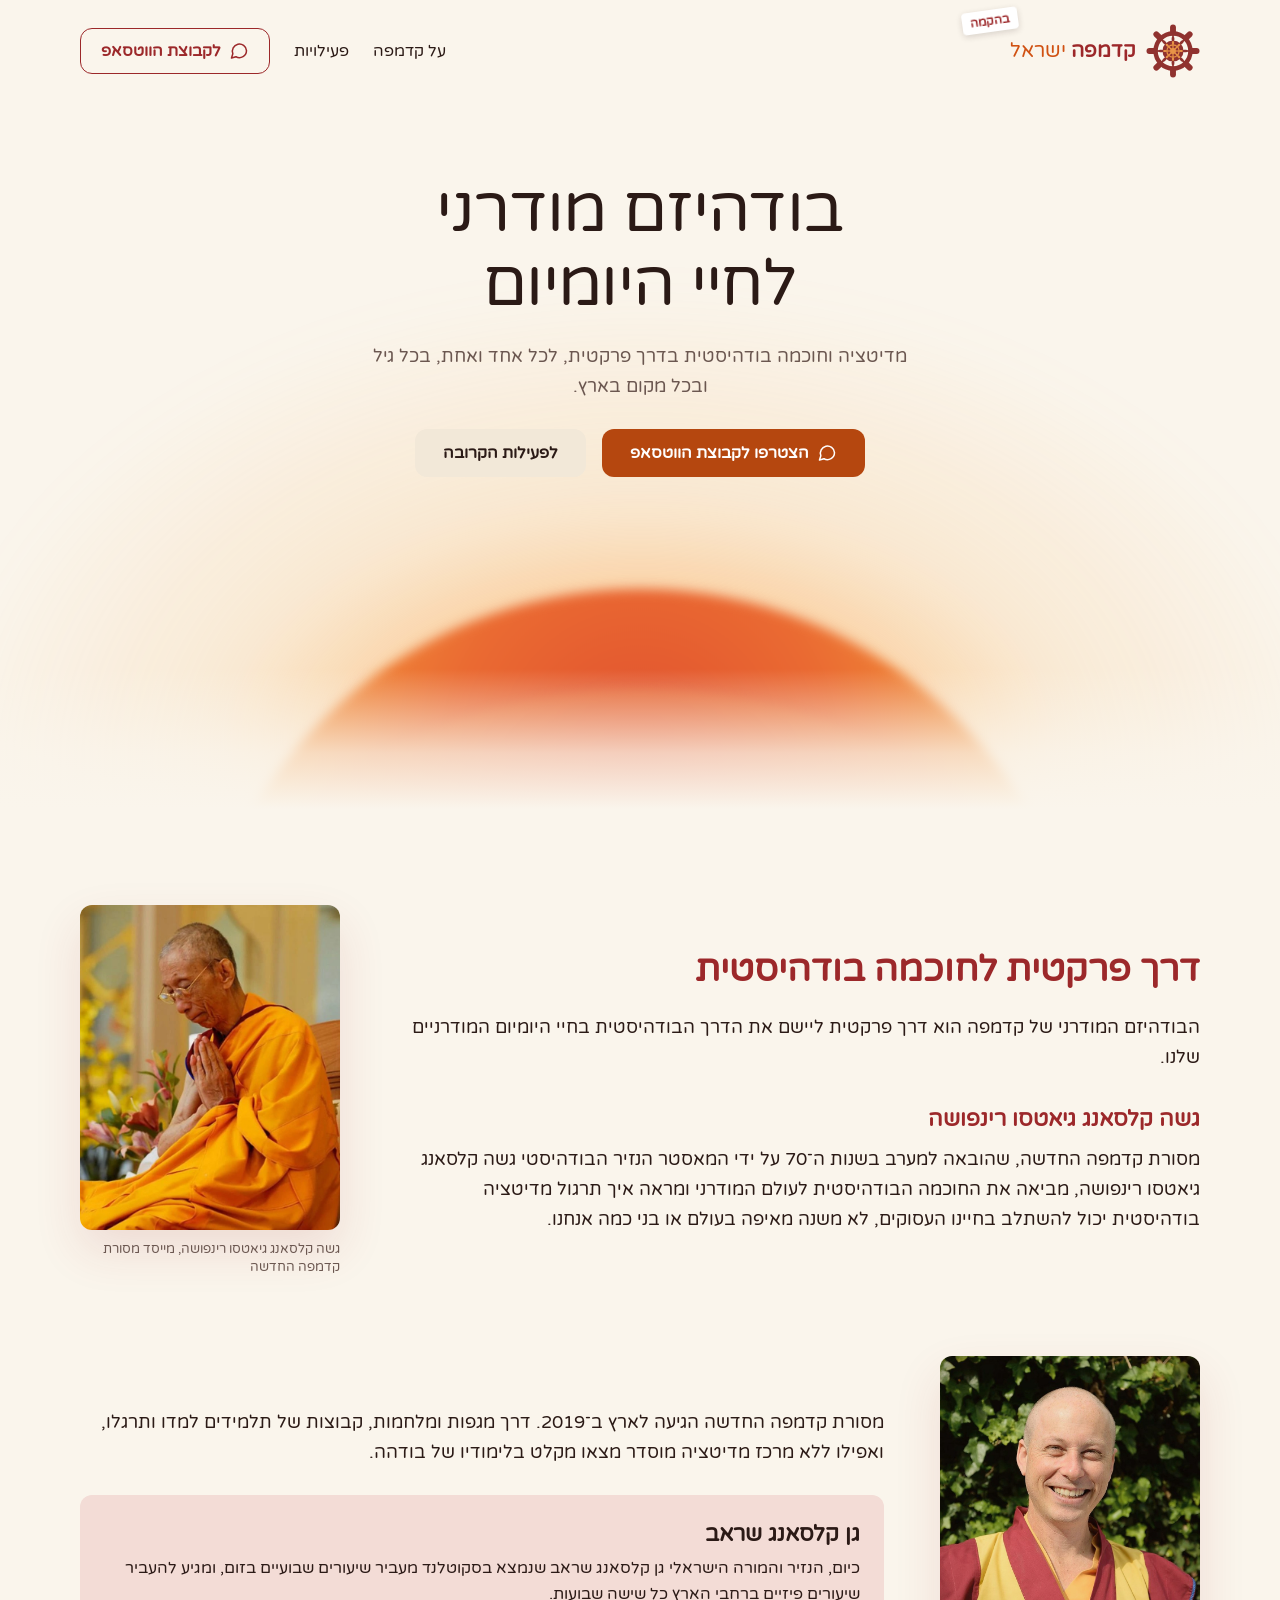
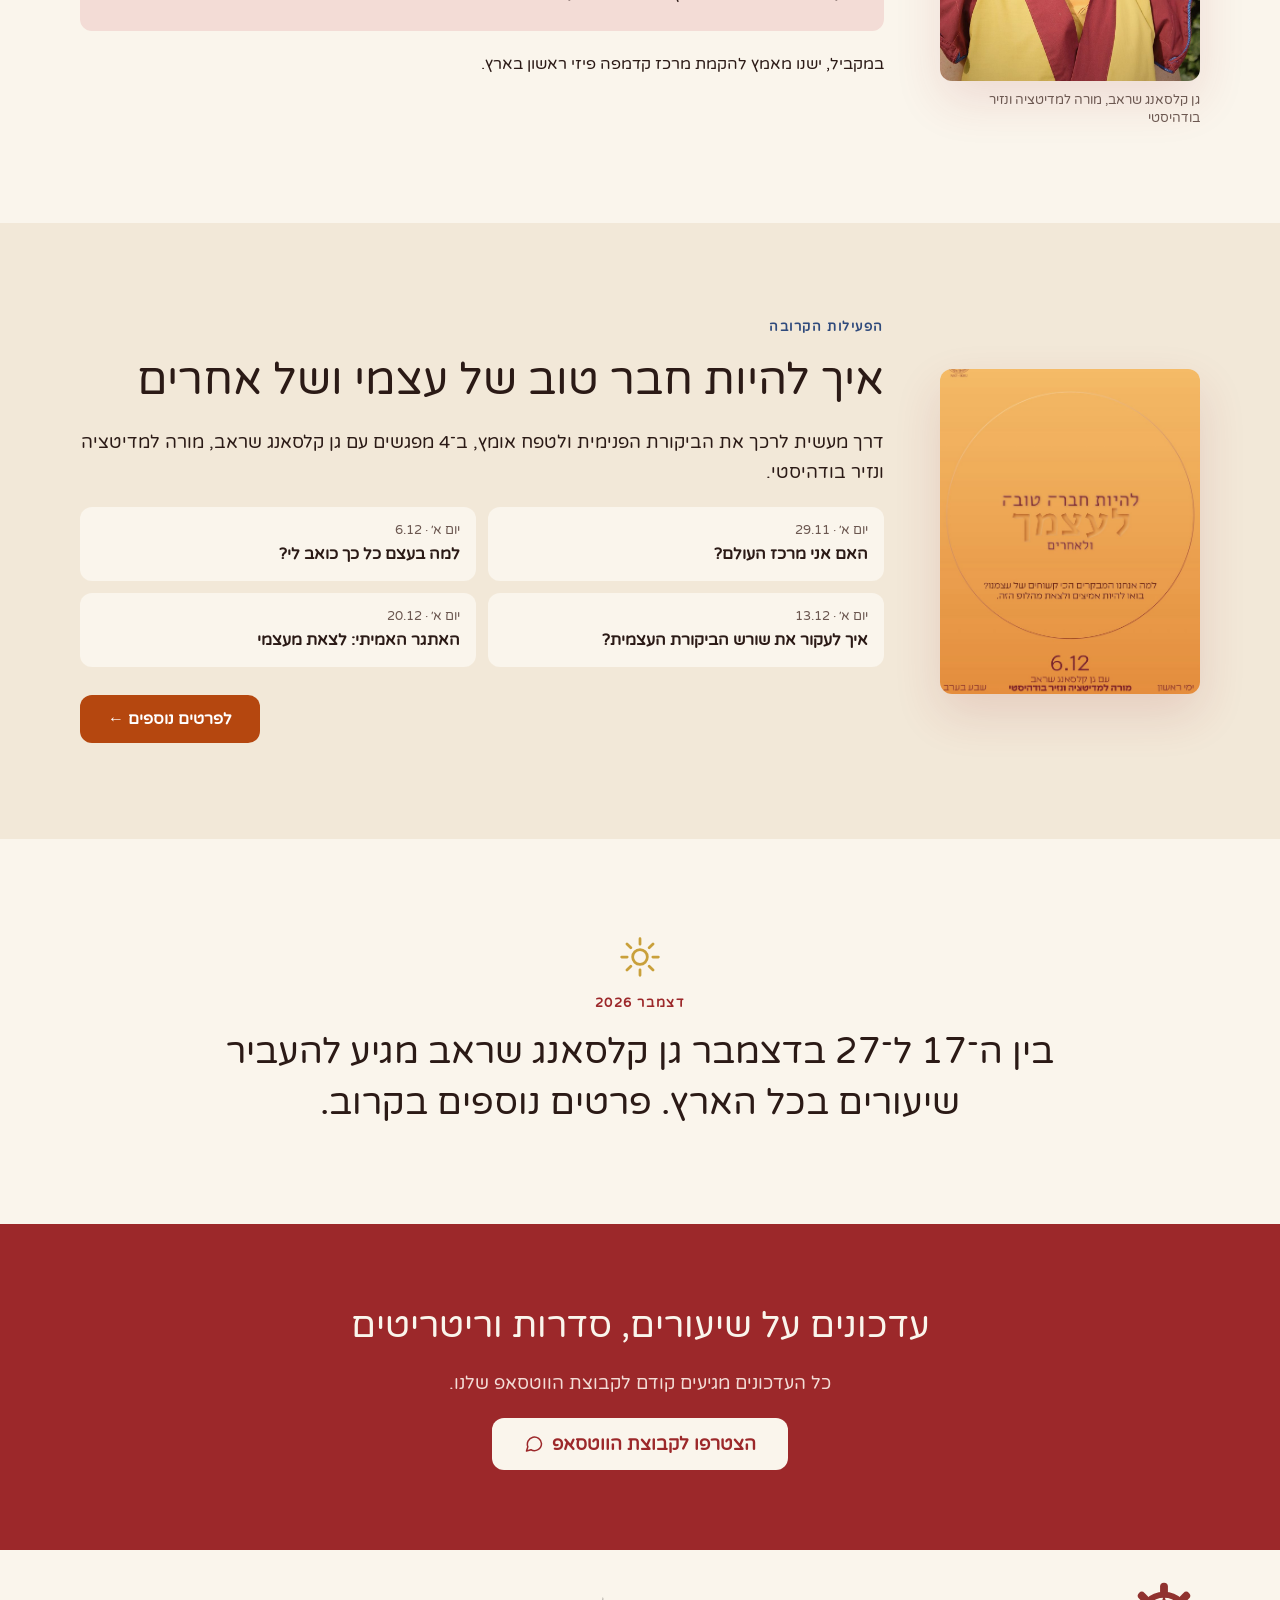
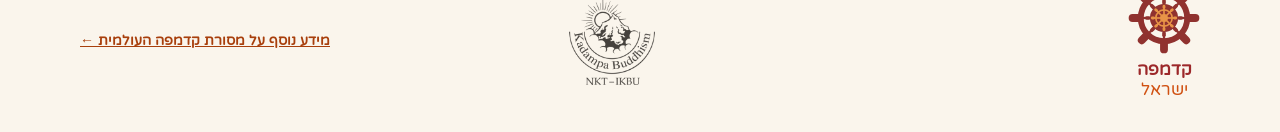
==== pr-preview/pr-5/index.html @ d74a582f "Deploy preview for PR 5 🛫" ====
<!doctype html>
<html lang="he" dir="rtl">
<head>
<meta charset="utf-8">
<meta name="viewport" content="width=device-width, initial-scale=1">
<title>קדמפה ישראל: עמוד נחיתה</title>
<meta name="description" content="קדמפה ישראל: בודהיזם מודרני לחיי היומיום. מדיטציה וחוכמה בודהיסטית בדרך פרקטית, לכל אחד ואחת, בכל גיל ובכל מקום בארץ.">
<meta name="theme-color" content="#faf5ec">
<link rel="preconnect" href="https://fonts.googleapis.com">
<link rel="preconnect" href="https://fonts.gstatic.com" crossorigin>
<link rel="stylesheet" href="https://fonts.googleapis.com/css2?family=Varela+Round&amp;display=swap">
<link rel="stylesheet" href="styles.css">
<noscript><style>.sun{transform:none}.sun-glow{opacity:1}</style></noscript>
<script src="main.js" defer></script>
</head>
<body>

<div class="site-top">
<header class="site-header">
<a class="logo" href="#top" aria-label="קדמפה ישראל, לראש העמוד">
<svg viewBox="52 26 220 220" width="54" height="54" role="img" aria-label="סמל קדמפה ישראל" class="logo-mark"><g class="wheel-outer"><line x1="162.0" y1="96.0" x2="162.0" y2="70.0" stroke="#90322f" stroke-width="7"></line><line x1="162.0" y1="90.0" x2="162.0" y2="83.0" stroke="#90322f" stroke-width="11" stroke-linecap="round"></line><line x1="162.0" y1="58.0" x2="162.0" y2="40.0" stroke="#90322f" stroke-width="24" stroke-linecap="round"></line><line x1="190.3" y1="107.7" x2="208.7" y2="89.3" stroke="#90322f" stroke-width="7"></line><line x1="194.5" y1="103.5" x2="199.5" y2="98.5" stroke="#90322f" stroke-width="11" stroke-linecap="round"></line><line x1="217.2" y1="80.8" x2="229.9" y2="68.1" stroke="#90322f" stroke-width="24" stroke-linecap="round"></line><line x1="202.0" y1="136.0" x2="228.0" y2="136.0" stroke="#90322f" stroke-width="7"></line><line x1="208.0" y1="136.0" x2="215.0" y2="136.0" stroke="#90322f" stroke-width="11" stroke-linecap="round"></line><line x1="240.0" y1="136.0" x2="258.0" y2="136.0" stroke="#90322f" stroke-width="24" stroke-linecap="round"></line><line x1="190.3" y1="164.3" x2="208.7" y2="182.7" stroke="#90322f" stroke-width="7"></line><line x1="194.5" y1="168.5" x2="199.5" y2="173.5" stroke="#90322f" stroke-width="11" stroke-linecap="round"></line><line x1="217.2" y1="191.2" x2="229.9" y2="203.9" stroke="#90322f" stroke-width="24" stroke-linecap="round"></line><line x1="162.0" y1="176.0" x2="162.0" y2="202.0" stroke="#90322f" stroke-width="7"></line><line x1="162.0" y1="182.0" x2="162.0" y2="189.0" stroke="#90322f" stroke-width="11" stroke-linecap="round"></line><line x1="162.0" y1="214.0" x2="162.0" y2="232.0" stroke="#90322f" stroke-width="24" stroke-linecap="round"></line><line x1="133.7" y1="164.3" x2="115.3" y2="182.7" stroke="#90322f" stroke-width="7"></line><line x1="129.5" y1="168.5" x2="124.5" y2="173.5" stroke="#90322f" stroke-width="11" stroke-linecap="round"></line><line x1="106.8" y1="191.2" x2="94.1" y2="203.9" stroke="#90322f" stroke-width="24" stroke-linecap="round"></line><line x1="122.0" y1="136.0" x2="96.0" y2="136.0" stroke="#90322f" stroke-width="7"></line><line x1="116.0" y1="136.0" x2="109.0" y2="136.0" stroke="#90322f" stroke-width="11" stroke-linecap="round"></line><line x1="84.0" y1="136.0" x2="66.0" y2="136.0" stroke="#90322f" stroke-width="24" stroke-linecap="round"></line><line x1="133.7" y1="107.7" x2="115.3" y2="89.3" stroke="#90322f" stroke-width="7"></line><line x1="129.5" y1="103.5" x2="124.5" y2="98.5" stroke="#90322f" stroke-width="11" stroke-linecap="round"></line><line x1="106.8" y1="80.8" x2="94.1" y2="68.1" stroke="#90322f" stroke-width="24" stroke-linecap="round"></line><circle cx="162" cy="136" r="71" fill="none" stroke="#90322f" stroke-width="18"></circle><circle cx="162" cy="136" r="43" fill="#90322f"></circle></g><g class="wheel-inner"><circle cx="162" cy="136" r="25" fill="none" stroke="#e89447" stroke-width="5"></circle><line x1="162.0" y1="136.0" x2="162.0" y2="103.0" stroke="#e89447" stroke-width="5"></line><line x1="162.0" y1="104.0" x2="162.0" y2="100.0" stroke="#e89447" stroke-width="8.5" stroke-linecap="round"></line><line x1="162.0" y1="136.0" x2="185.3" y2="112.7" stroke="#e89447" stroke-width="5"></line><line x1="184.6" y1="113.4" x2="187.5" y2="110.5" stroke="#e89447" stroke-width="8.5" stroke-linecap="round"></line><line x1="162.0" y1="136.0" x2="195.0" y2="136.0" stroke="#e89447" stroke-width="5"></line><line x1="194.0" y1="136.0" x2="198.0" y2="136.0" stroke="#e89447" stroke-width="8.5" stroke-linecap="round"></line><line x1="162.0" y1="136.0" x2="185.3" y2="159.3" stroke="#e89447" stroke-width="5"></line><line x1="184.6" y1="158.6" x2="187.5" y2="161.5" stroke="#e89447" stroke-width="8.5" stroke-linecap="round"></line><line x1="162.0" y1="136.0" x2="162.0" y2="169.0" stroke="#e89447" stroke-width="5"></line><line x1="162.0" y1="168.0" x2="162.0" y2="172.0" stroke="#e89447" stroke-width="8.5" stroke-linecap="round"></line><line x1="162.0" y1="136.0" x2="138.7" y2="159.3" stroke="#e89447" stroke-width="5"></line><line x1="139.4" y1="158.6" x2="136.5" y2="161.5" stroke="#e89447" stroke-width="8.5" stroke-linecap="round"></line><line x1="162.0" y1="136.0" x2="129.0" y2="136.0" stroke="#e89447" stroke-width="5"></line><line x1="130.0" y1="136.0" x2="126.0" y2="136.0" stroke="#e89447" stroke-width="8.5" stroke-linecap="round"></line><line x1="162.0" y1="136.0" x2="138.7" y2="112.7" stroke="#e89447" stroke-width="5"></line><line x1="139.4" y1="113.4" x2="136.5" y2="110.5" stroke="#e89447" stroke-width="8.5" stroke-linecap="round"></line><circle cx="162" cy="136" r="12" fill="#e89447"></circle></g></svg>
<span class="logo-word">
<span class="logo-word__top">קדמפה</span>
<span class="logo-word__bottom">ישראל</span>
</span>
<span class="badge badge--tag">בהקמה</span>
</a>
<nav class="nav nav--center" aria-label="ניווט ראשי">
<a class="nav-link" href="#about" data-section="about">על קדמפה</a>
<a class="nav-link" href="#series" data-section="series">פעילויות</a>
<!-- <a class="nav-link" href="#gallery" data-section="gallery">גלריה</a> -->
<a class="btn btn-outline" href="https://chat.whatsapp.com/EBCWu6RBWqvGROPX27mSxB"><svg class="icon" width="20" height="20" viewBox="0 0 24 24" fill="none" stroke="currentColor" stroke-width="1.8" stroke-linecap="round" stroke-linejoin="round" aria-hidden="true"><path d="M21 11.5a8.5 8.5 0 0 1-12.6 7.4L3 20.5l1.6-5.2A8.5 8.5 0 1 1 21 11.5z"></path></svg>לקבוצת הווטסאפ</a>
</nav>
</header>
</div>

<main>
<section id="top" class="hero">
<div class="hero-inner">
<h1 class="hero-title">בודהיזם מודרני<br>לחיי היומיום</h1>
<p class="hero-lead">מדיטציה וחוכמה בודהיסטית בדרך פרקטית, לכל אחד ואחת, בכל גיל ובכל מקום בארץ.</p>
<div class="btn-row btn-row--center">
<a class="btn btn-primary" href="https://chat.whatsapp.com/EBCWu6RBWqvGROPX27mSxB"><svg class="icon" width="20" height="20" viewBox="0 0 24 24" fill="none" stroke="currentColor" stroke-width="1.8" stroke-linecap="round" stroke-linejoin="round" aria-hidden="true"><path d="M21 11.5a8.5 8.5 0 0 1-12.6 7.4L3 20.5l1.6-5.2A8.5 8.5 0 1 1 21 11.5z"></path></svg>הצטרפו לקבוצת הווטסאפ</a>
<a class="btn btn-secondary" href="#series">לפעילות הקרובה</a>
</div>
</div>
<div class="horizon" aria-hidden="true">
<div class="sun">
<div class="sun-glow"><div class="sun-glow__breath"></div></div>
<div class="sun-disc sun-disc--core"></div>
<div class="sun-disc sun-disc--halo"></div>
</div>
</div>
</section>

<section id="about" class="section about">
<div class="container about-rows">
<div class="split">
<div class="about-text stack">
<h2 class="heading">דרך פרקטית לחוכמה בודהיסטית</h2>
<p class="body-lg">הבודהיזם המודרני של קדמפה הוא דרך פרקטית ליישם את הדרך הבודהיסטית בחיי היומיום המודרניים שלנו.</p>
<h3 class="subheading">גשה קלסאנג גיאטסו רינפושה</h3>
<p class="body-lg">מסורת קדמפה החדשה, שהובאה למערב בשנות ה־70 על ידי המאסטר הנזיר הבודהיסטי גשה קלסאנג גיאטסו רינפושה, מביאה את החוכמה הבודהיסטית לעולם המודרני ומראה איך תרגול מדיטציה בודהיסטית יכול להשתלב בחיינו העסוקים, לא משנה מאיפה בעולם או בני כמה אנחנו.</p>
</div>
<figure class="about-figure">
<img class="photo" src="assets/geshe-la.jpg" alt="גשה קלסאנג גיאטסו רינפושה בגלימות זעפרן, ידיו צמודות בתפילה ועיניו מושפלות">
<figcaption class="caption">גשה קלסאנג גיאטסו רינפושה, מייסד מסורת קדמפה החדשה</figcaption>
</figure>
</div>
<div class="split split--reverse">
<div class="about-text stack">
<p class="body-lg">מסורת קדמפה החדשה הגיעה לארץ ב־2019. דרך מגפות ומלחמות, קבוצות של תלמידים למדו ותרגלו, ואפילו ללא מרכז מדיטציה מוסדר מצאו מקלט בלימודיו של בודהה.</p>
<div class="card-lotus teacher-card">
<div class="card-title">גן קלסאנג שראב</div>
<p>כיום, הנזיר והמורה הישראלי גן קלסאנג שראב שנמצא בסקוטלנד מעביר שיעורים שבועיים בזום, ומגיע להעביר שיעורים פיזיים ברחבי הארץ כל שישה שבועות.</p>
</div>
<p>במקביל, ישנו מאמץ להקמת מרכז קדמפה פיזי ראשון בארץ.</p>
</div>
<figure class="about-figure">
<img class="photo" src="assets/sherab.jpg" alt="גן קלסאנג שראב מחייך, בגלימות נזיר, על רקע עלי קיסוס">
<figcaption class="caption">גן קלסאנג שראב, מורה למדיטציה ונזיר בודהיסטי</figcaption>
</figure>
</div>
</div>
</section>

<section id="series" class="section section--band">
<div class="container split">
<div class="series-poster">
<img class="photo photo--strong" src="assets/poster-december.jpg" alt="פוסטר הסדרה: להיות חברה טובה לעצמך ולאחרים. למה אנחנו המבקרים הכי קשוחים של עצמנו? בואו להיות אמיצים ולצאת מהלופ הזה. עם גן קלסאנג שראב, מורה למדיטציה ונזיר בודהיסטי. ימי ראשון, שבע בערב">
</div>
<div class="col-main stack">
<div class="eyebrow eyebrow--lapis">הפעילות הקרובה</div>
<h2 class="series-title">איך להיות חבר טוב של עצמי ושל אחרים</h2>
<p class="body-lg">דרך מעשית לרכך את הביקורת הפנימית ולטפח אומץ, ב־4 מפגשים עם גן קלסאנג שראב, מורה למדיטציה ונזיר בודהיסטי.</p>
<ul class="session-grid">
<li class="session-chip"><span class="session-chip__date">יום א׳ · 29.11</span><span class="session-chip__title">האם אני מרכז העולם?</span></li>
<li class="session-chip"><span class="session-chip__date">יום א׳ · 6.12</span><span class="session-chip__title">למה בעצם כל כך כואב לי?</span></li>
<li class="session-chip"><span class="session-chip__date">יום א׳ · 13.12</span><span class="session-chip__title">איך לעקור את שורש הביקורת העצמית?</span></li>
<li class="session-chip"><span class="session-chip__date">יום א׳ · 20.12</span><span class="session-chip__title">האתגר האמיתי: לצאת מעצמי</span></li>
</ul>
<div class="btn-row btn-row--end">
<a class="btn btn-primary" href="series.html">לפרטים נוספים ←</a>
</div>
</div>
</div>
</section>

<section class="section" aria-labelledby="dec-title">
<div class="container container--narrow note">
<svg width="44" height="44" viewBox="0 0 24 24" fill="none" stroke="#c9a03a" stroke-width="1.5" stroke-linecap="round" aria-hidden="true"><circle cx="12" cy="12" r="4"></circle><path d="M12 2v3M12 19v3M2 12h3M19 12h3M4.9 4.9l2.1 2.1M17 17l2.1 2.1M4.9 19.1L7 17M17 7l2.1-2.1"></path></svg>
<h2 id="dec-title" class="eyebrow">דצמבר 2026</h2>
<p class="note-text">בין ה־17 ל־27 בדצמבר גן קלסאנג שראב מגיע להעביר שיעורים בכל הארץ. פרטים נוספים בקרוב.</p>
<!--<a class="btn btn-outline" href="https://chat.whatsapp.com/EBCWu6RBWqvGROPX27mSxB">לעדכונים בווטסאפ<svg class="icon" width="18" height="18" viewBox="0 0 24 24" fill="none" stroke="currentColor" stroke-width="1.8" stroke-linecap="round" stroke-linejoin="round" aria-hidden="true"><path d="M21 11.5a8.5 8.5 0 0 1-12.6 7.4L3 20.5l1.6-5.2A8.5 8.5 0 1 1 21 11.5z"></path></svg></a>-->
</div>
</section>

<!--
<section id="gallery" class="gallery">
<div class="container">
<div class="stack stack--12">
<h2 class="heading">ממפגשים קודמים:</h2>
</div>
Gallery placeholders: replace each <figure class="placeholder ..."> with
     <figure class="gallery-item--..."><img class="photo" ...></figure> when photos arrive.
<div class="gallery-grid">
<figure class="placeholder gallery-item--wide"><svg width="32" height="32" viewBox="0 0 24 24" fill="none" stroke="#6b5750" stroke-width="1.5" stroke-linecap="round" stroke-linejoin="round" aria-hidden="true"><rect x="3" y="3" width="18" height="18" rx="3"></rect><circle cx="9" cy="9" r="2"></circle><path d="M21 15l-5-5L5 21"></path></svg><figcaption>[תמונה: שיעורים, אוקטובר 2026]</figcaption></figure>
<figure class="placeholder gallery-item--tall"><svg width="32" height="32" viewBox="0 0 24 24" fill="none" stroke="#6b5750" stroke-width="1.5" stroke-linecap="round" stroke-linejoin="round" aria-hidden="true"><rect x="3" y="3" width="18" height="18" rx="3"></rect><circle cx="9" cy="9" r="2"></circle><path d="M21 15l-5-5L5 21"></path></svg><figcaption>[תמונה: אוקטובר 2026]</figcaption></figure>
<figure class="placeholder gallery-item--landscape"><svg width="32" height="32" viewBox="0 0 24 24" fill="none" stroke="#6b5750" stroke-width="1.5" stroke-linecap="round" stroke-linejoin="round" aria-hidden="true"><rect x="3" y="3" width="18" height="18" rx="3"></rect><circle cx="9" cy="9" r="2"></circle><path d="M21 15l-5-5L5 21"></path></svg><figcaption>[תמונה: ריטריט]</figcaption></figure>
<figure class="placeholder gallery-item--landscape"><svg width="32" height="32" viewBox="0 0 24 24" fill="none" stroke="#6b5750" stroke-width="1.5" stroke-linecap="round" stroke-linejoin="round" aria-hidden="true"><rect x="3" y="3" width="18" height="18" rx="3"></rect><circle cx="9" cy="9" r="2"></circle><path d="M21 15l-5-5L5 21"></path></svg><figcaption>[תמונה: שיעור קודם]</figcaption></figure>
<figure class="placeholder gallery-item--landscape"><svg width="32" height="32" viewBox="0 0 24 24" fill="none" stroke="#6b5750" stroke-width="1.5" stroke-linecap="round" stroke-linejoin="round" aria-hidden="true"><rect x="3" y="3" width="18" height="18" rx="3"></rect><circle cx="9" cy="9" r="2"></circle><path d="M21 15l-5-5L5 21"></path></svg><figcaption>[תמונה: ריטריט]</figcaption></figure>
</div>
</div>
</section>
-->

<section class="join" aria-labelledby="join-title">
<div class="container container--narrow">
<h2 id="join-title" class="join-title">עדכונים על שיעורים, סדרות וריטריטים</h2>
<p class="join-lead">כל העדכונים מגיעים קודם לקבוצת הווטסאפ שלנו.</p>
<a class="btn btn-light" href="https://chat.whatsapp.com/EBCWu6RBWqvGROPX27mSxB">הצטרפו לקבוצת הווטסאפ<svg class="icon" width="20" height="20" viewBox="0 0 24 24" fill="none" stroke="currentColor" stroke-width="1.8" stroke-linecap="round" stroke-linejoin="round" aria-hidden="true"><path d="M21 11.5a8.5 8.5 0 0 1-12.6 7.4L3 20.5l1.6-5.2A8.5 8.5 0 1 1 21 11.5z"></path></svg></a>
</div>
</section>
</main>

<footer class="site-footer">
<div class="footer-logo" role="img" aria-label="קדמפה ישראל">
<svg viewBox="52 26 220 220" width="72" height="72" role="img" aria-label="סמל קדמפה ישראל" class="logo-mark"><g class="wheel-outer"><line x1="162.0" y1="96.0" x2="162.0" y2="70.0" stroke="#90322f" stroke-width="7"></line><line x1="162.0" y1="90.0" x2="162.0" y2="83.0" stroke="#90322f" stroke-width="11" stroke-linecap="round"></line><line x1="162.0" y1="58.0" x2="162.0" y2="40.0" stroke="#90322f" stroke-width="24" stroke-linecap="round"></line><line x1="190.3" y1="107.7" x2="208.7" y2="89.3" stroke="#90322f" stroke-width="7"></line><line x1="194.5" y1="103.5" x2="199.5" y2="98.5" stroke="#90322f" stroke-width="11" stroke-linecap="round"></line><line x1="217.2" y1="80.8" x2="229.9" y2="68.1" stroke="#90322f" stroke-width="24" stroke-linecap="round"></line><line x1="202.0" y1="136.0" x2="228.0" y2="136.0" stroke="#90322f" stroke-width="7"></line><line x1="208.0" y1="136.0" x2="215.0" y2="136.0" stroke="#90322f" stroke-width="11" stroke-linecap="round"></line><line x1="240.0" y1="136.0" x2="258.0" y2="136.0" stroke="#90322f" stroke-width="24" stroke-linecap="round"></line><line x1="190.3" y1="164.3" x2="208.7" y2="182.7" stroke="#90322f" stroke-width="7"></line><line x1="194.5" y1="168.5" x2="199.5" y2="173.5" stroke="#90322f" stroke-width="11" stroke-linecap="round"></line><line x1="217.2" y1="191.2" x2="229.9" y2="203.9" stroke="#90322f" stroke-width="24" stroke-linecap="round"></line><line x1="162.0" y1="176.0" x2="162.0" y2="202.0" stroke="#90322f" stroke-width="7"></line><line x1="162.0" y1="182.0" x2="162.0" y2="189.0" stroke="#90322f" stroke-width="11" stroke-linecap="round"></line><line x1="162.0" y1="214.0" x2="162.0" y2="232.0" stroke="#90322f" stroke-width="24" stroke-linecap="round"></line><line x1="133.7" y1="164.3" x2="115.3" y2="182.7" stroke="#90322f" stroke-width="7"></line><line x1="129.5" y1="168.5" x2="124.5" y2="173.5" stroke="#90322f" stroke-width="11" stroke-linecap="round"></line><line x1="106.8" y1="191.2" x2="94.1" y2="203.9" stroke="#90322f" stroke-width="24" stroke-linecap="round"></line><line x1="122.0" y1="136.0" x2="96.0" y2="136.0" stroke="#90322f" stroke-width="7"></line><line x1="116.0" y1="136.0" x2="109.0" y2="136.0" stroke="#90322f" stroke-width="11" stroke-linecap="round"></line><line x1="84.0" y1="136.0" x2="66.0" y2="136.0" stroke="#90322f" stroke-width="24" stroke-linecap="round"></line><line x1="133.7" y1="107.7" x2="115.3" y2="89.3" stroke="#90322f" stroke-width="7"></line><line x1="129.5" y1="103.5" x2="124.5" y2="98.5" stroke="#90322f" stroke-width="11" stroke-linecap="round"></line><line x1="106.8" y1="80.8" x2="94.1" y2="68.1" stroke="#90322f" stroke-width="24" stroke-linecap="round"></line><circle cx="162" cy="136" r="71" fill="none" stroke="#90322f" stroke-width="18"></circle><circle cx="162" cy="136" r="43" fill="#90322f"></circle></g><g class="wheel-inner"><circle cx="162" cy="136" r="25" fill="none" stroke="#e89447" stroke-width="5"></circle><line x1="162.0" y1="136.0" x2="162.0" y2="103.0" stroke="#e89447" stroke-width="5"></line><line x1="162.0" y1="104.0" x2="162.0" y2="100.0" stroke="#e89447" stroke-width="8.5" stroke-linecap="round"></line><line x1="162.0" y1="136.0" x2="185.3" y2="112.7" stroke="#e89447" stroke-width="5"></line><line x1="184.6" y1="113.4" x2="187.5" y2="110.5" stroke="#e89447" stroke-width="8.5" stroke-linecap="round"></line><line x1="162.0" y1="136.0" x2="195.0" y2="136.0" stroke="#e89447" stroke-width="5"></line><line x1="194.0" y1="136.0" x2="198.0" y2="136.0" stroke="#e89447" stroke-width="8.5" stroke-linecap="round"></line><line x1="162.0" y1="136.0" x2="185.3" y2="159.3" stroke="#e89447" stroke-width="5"></line><line x1="184.6" y1="158.6" x2="187.5" y2="161.5" stroke="#e89447" stroke-width="8.5" stroke-linecap="round"></line><line x1="162.0" y1="136.0" x2="162.0" y2="169.0" stroke="#e89447" stroke-width="5"></line><line x1="162.0" y1="168.0" x2="162.0" y2="172.0" stroke="#e89447" stroke-width="8.5" stroke-linecap="round"></line><line x1="162.0" y1="136.0" x2="138.7" y2="159.3" stroke="#e89447" stroke-width="5"></line><line x1="139.4" y1="158.6" x2="136.5" y2="161.5" stroke="#e89447" stroke-width="8.5" stroke-linecap="round"></line><line x1="162.0" y1="136.0" x2="129.0" y2="136.0" stroke="#e89447" stroke-width="5"></line><line x1="130.0" y1="136.0" x2="126.0" y2="136.0" stroke="#e89447" stroke-width="8.5" stroke-linecap="round"></line><line x1="162.0" y1="136.0" x2="138.7" y2="112.7" stroke="#e89447" stroke-width="5"></line><line x1="139.4" y1="113.4" x2="136.5" y2="110.5" stroke="#e89447" stroke-width="8.5" stroke-linecap="round"></line><circle cx="162" cy="136" r="12" fill="#e89447"></circle></g></svg>
<span class="logo-word"><span class="logo-word__top">קדמפה</span><span class="logo-word__bottom">ישראל</span></span>
</div>
<br>
<a class="footer-nkt" href="https://kadampa.org/"><img src="assets/nkt-ikbu-logo.png" width="96" height="96" alt="חלק ממסורת קדמפה החדשה (NKT-IKBU)"></a>
<a class="footer-link" href="https://kadampa.org/">מידע נוסף על מסורת קדמפה העולמית ←</a>
</footer>

</body>
</html>
---- pr-preview/pr-5/styles.css ----
/* Kadampa Israel: shared styles. Token names follow design/tokens.json (light theme). */

:root {
  --surface-100: #faf5ec;
  --surface-200: #f2e8d8;
  --hairline: #e2d5c1;
  --ink: #2b1a16;
  --ink-muted: #6b5750;
  --ink-soft: #4a3832; /* not a token: session descriptions on the series page */
  --saffron: #d05112;
  --saffron-text: #a83f0c;
  --action: #b5470f;
  --on-action: #ffffff;
  --maroon: #9c282a;
  --gold: #c9a03a;
  --lapis: #2f4a7c;
  --jade: #2f6b52;
  --lotus: #f3dcd6;

  --radius-md: 12px;
  --radius-full: 9999px;

  --font-sans: 'Varela Round', Heebo, Arial, sans-serif;
}

/* ---------- Base ---------- */

html { scroll-behavior: smooth; }
@media (prefers-reduced-motion: reduce) {
  html { scroll-behavior: auto; }
}

body {
  margin: 0;
  background: var(--surface-100);
  color: var(--ink);
  font-family: var(--font-sans);
  font-size: 16px;
  line-height: 26px;
}

h1, h2, p, figure, dl, dd { margin: 0; }

:where(a) { color: var(--saffron-text); }
:where(a:hover) { color: var(--maroon); }

.icon { flex: 0 0 auto; }

/* ---------- Header / nav ---------- */

html { scroll-padding-top: 96px; }

.site-header {
  max-width: 1120px;
  margin: 0 auto;
  padding: 24px 24px;
  display: flex;
  flex-wrap: wrap;
  gap: 16px;
  align-items: center;
  justify-content: space-between;
  position: relative;
}
.site-header--wide { max-width: 1232px; }
.header-bar { border-bottom: 1px solid var(--hairline); }
.site-top {
  position: sticky;
  top: 0;
  z-index: 10;
  background: var(--surface-100);
  transition: box-shadow 0.2s ease;
}
.site-top.is-stuck { box-shadow: 0 2px 10px rgba(43, 26, 22, 0.12); }

.logo {
  position: relative;
  display: flex;
  flex-direction: row;
  align-items: center;
  gap: 10px;
  text-decoration: none;
}
.logo-mark { display: block; }
.logo-mark g { transform-box: fill-box; transform-origin: center; }
.logo-mark.is-spinning .wheel-outer { animation: wheelSpin 6s ease-in-out; }
.logo-mark.is-spinning .wheel-inner { animation: wheelSpin 3s ease-in-out reverse; }
@keyframes wheelSpin {
  from { transform: rotate(0deg); }
  to { transform: rotate(360deg); }
}
.logo-word {
  display: flex;
  flex-direction: row;
  align-items: center;
  gap: 5px;
  line-height: 1;
}
.logo-word span { font-size: 20px; line-height: 24px; }
.logo-word__top { font-weight: 700; color: var(--maroon); }
.logo-word__bottom { font-weight: 300; color: var(--saffron); }

/* "בהקמה" (under construction) tag */
.badge {
  position: absolute;
  background: #ffffff;
  color: var(--maroon);
  font-weight: 700;
  box-shadow: 0 2px 6px rgba(43, 26, 22, 0.16);
  white-space: nowrap;
}
.badge--tag { /* in flow after the wordmark, raised, so it never sits on the text */
  position: relative;
  align-self: flex-start;
  margin-top: -14px;
  margin-inline-start: -18px; /* tucks it up over the end of the wordmark */
  font-size: 12px;
  line-height: 16px;
  padding: 3px 8px;
  border-radius: 4px;
  transform: rotate(-8deg);
}

.nav {
  display: flex;
  flex-wrap: wrap;
  gap: 24px;
  align-items: center;
}
.nav--center { justify-content: center; }
.nav-link {
  color: var(--ink);
  text-decoration: underline 2px transparent;
  text-underline-offset: 8px;
  font-weight: 400;
  transition: color 0.2s ease, text-decoration-color 0.2s ease, background-color 0.2s ease, box-shadow 0.2s ease;
}
.nav-link[aria-current] {
  color: var(--maroon);
  text-decoration-color: var(--saffron);
}

/* ---------- Buttons ---------- */

.btn {
  display: inline-flex;
  align-items: center;
  gap: 8px;
  border-radius: var(--radius-md);
  text-decoration: none;
  font-weight: 700;
}
.btn-primary,
.btn-secondary {
  min-height: 48px;
  padding: 0 28px;
}
.btn-primary { background: var(--action); color: var(--on-action); }
.btn-secondary { background: var(--surface-200); color: var(--ink); }
.btn-outline {
  min-height: 44px;
  padding: 0 20px;
  border: 1.5px solid var(--maroon);
  color: var(--maroon);
}
.btn-light {
  min-height: 52px;
  padding: 0 32px;
  background: var(--surface-100);
  color: var(--maroon);
  font-size: 18px;
}
.btn-row {
  display: flex;
  flex-wrap: wrap;
  gap: 16px;
  margin-top: 8px;
}
.btn-row--center { justify-content: center; }
.btn-row--end { align-items: center; justify-content: flex-end; }

/* ---------- Sections and layout ---------- */

.section { padding: 96px 24px; }
.section--band { background: var(--surface-200); }
.container {
  max-width: 1120px;
  margin: 0 auto;
}
.container--narrow {
  max-width: 880px;
  text-align: center;
  display: flex;
  flex-direction: column;
  align-items: center;
}
.split {
  display: flex;
  flex-wrap: wrap;
  gap: 56px;
  align-items: center;
}
.stack { display: flex; flex-direction: column; gap: 20px; }
.stack--16 { gap: 16px; }
.stack--12 { gap: 12px; }
.col-main { flex: 999 1 420px; min-width: 0; }

/* ---------- Type ---------- */

.eyebrow {
  font-size: 13px;
  line-height: 16px;
  font-weight: 700;
  letter-spacing: 0.12em;
  color: var(--maroon);
}
.eyebrow--lapis { color: var(--lapis); }
.eyebrow--jade { color: var(--jade); }

.heading {
  font-size: 36px;
  line-height: 44px;
  font-weight: 700;
  color: var(--maroon);
}
.subheading {
  font-size: 22px;
  line-height: 30px;
  font-weight: 700;
  color: var(--maroon);
}
.body-lg { font-size: 18px; line-height: 30px; }
.muted { color: var(--ink-muted); }

/* ---------- Media ---------- */

.photo {
  display: block;
  width: 100%;
  height: auto;
  aspect-ratio: 4 / 5;
  object-fit: cover;
  border-radius: var(--radius-md);
  box-shadow: 0 20px 48px rgba(156, 40, 42, 0.12);
}
.photo--strong { box-shadow: 0 20px 48px rgba(156, 40, 42, 0.14); }
.caption {
  font-size: 13px;
  line-height: 18px;
  color: var(--ink-muted);
}

/* ---------- Cards ---------- */

.card-lotus {
  border-radius: var(--radius-md);
  background: var(--lotus);
}
.card-title {
  font-size: 22px;
  line-height: 30px;
  font-weight: 700;
}

/* ============ Landing page (index.html) ============ */

/* Hero + sunrise */
.hero {
  position: relative;
  padding: 72px 24px 0;
  text-align: center;
  overflow-x: clip; /* sun discs are wider than the viewport; vertical glow is allowed to spill, as in the mockup */
}
.hero-inner {
  position: relative;
  z-index: 1;
  max-width: 760px;
  margin: 0 auto;
  display: flex;
  flex-direction: column;
  align-items: center;
  gap: 20px;
}
.hero-title {
  font-size: clamp(40px, 6vw, 64px);
  line-height: 1.15;
  font-weight: 300;
  letter-spacing: -0.01em;
  color: var(--ink);
}
.hero-lead {
  font-size: 18px;
  line-height: 30px;
  color: var(--ink-muted);
  max-width: 560px;
}
.horizon {
  position: relative;
  height: 340px;
  margin-top: -8px;
  max-width: 1200px;
  margin-inline: auto;
}
.sun {
  position: absolute;
  inset: 0;
  transform: translateY(300px);
  transition: transform 3.5s cubic-bezier(0.22, 0.61, 0.36, 1);
}
.sun.is-risen { transform: translateY(0px); }
.sun-glow {
  position: absolute;
  left: 50%;
  top: -380px;
  width: 1400px;
  height: 1400px;
  margin-left: -700px;
  opacity: 0;
  transition: opacity 3.5s ease-out 0.2s;
}
.sun.is-risen .sun-glow { opacity: 1; }
/* Two layers: a bright corona hugging the disc's visible rim (~46% down this box), and a wide warm sky wash */
.sun-glow__breath {
  width: 100%;
  height: 100%;
  background:
    radial-gradient(ellipse 30% 16% at 50% 46%, rgba(255, 204, 120, 0.75) 0%, rgba(255, 178, 90, 0.35) 50%, rgba(255, 178, 90, 0) 100%),
    radial-gradient(ellipse 50% 34% at 50% 48%, rgba(244, 132, 56, 0.4) 0%, rgba(248, 168, 72, 0.18) 50%, rgba(250, 245, 236, 0) 100%);
  filter: blur(24px);
  transform-origin: 50% 46%;
  animation: kiGlow 6s ease-in-out infinite alternate;
}
.sun-disc {
  position: absolute;
  left: 50%;
  border-radius: var(--radius-full);
}
.sun-disc--core {
  top: 120px;
  width: 900px;
  height: 900px;
  margin-left: -450px;
  background: radial-gradient(circle at 50% 18%, #e0502e 0%, #ea6a32 22%, #f39a3c 44%, #fbc56a 58%, rgba(255, 214, 140, 0.6) 64%, rgba(250, 245, 236, 0) 72%);
  filter: blur(6px);
}
.sun-disc--halo {
  top: 220px;
  width: 1100px;
  height: 1100px;
  margin-left: -550px;
  background: radial-gradient(circle at 50% 14%, rgba(224, 80, 46, 0.85) 0%, rgba(236, 122, 53, 0.8) 24%, rgba(247, 169, 64, 0.6) 46%, rgba(250, 245, 236, 0) 70%);
  filter: blur(4px);
}

@keyframes kiGlow {
  from { transform: scale(0.96); opacity: 0.7; }
  to { transform: scale(1.06); opacity: 1; }
}

@media (prefers-reduced-motion: reduce) {
  .sun, .sun-glow { transition: none !important; }
  .sun-glow__breath { animation: none; }
}

/* About */
.about {
  position: relative;
  z-index: 1;
  background: var(--surface-100);
}
/* Haze over the bottom of the sun so it sinks into the page instead of ending in a hard line */
.about::before {
  content: '';
  position: absolute;
  left: 0;
  right: 0;
  bottom: 100%;
  height: 140px;
  background: linear-gradient(to bottom, rgba(250, 245, 236, 0), rgba(250, 245, 236, 0.75) 60%, var(--surface-100));
  pointer-events: none;
}
.about-text { flex: 999 1 520px; min-width: 0; }
.about-rows { display: flex; flex-direction: column; gap: 80px; }
.split--reverse { flex-direction: row-reverse; }
.about-text .subheading { margin: 12px 0 -10px; }
.teacher-card {
  margin-top: 8px;
  padding: 24px;
  display: flex;
  flex-direction: column;
  gap: 6px;
}
.teacher-card .card-title { color: var(--ink); }
.about-figure {
  flex: 0 1 260px;
  min-width: 0;
  max-width: 260px;
  margin-inline: auto;
  display: flex;
  flex-direction: column;
  gap: 10px;
}

/* Upcoming series */
.series-poster {
  flex: 0 1 260px;
  min-width: 0;
  max-width: 260px;
}
.series-title {
  font-size: 44px;
  line-height: 52px;
  font-weight: 300;
  color: var(--ink);
}
.session-grid {
  list-style: none;
  margin: 0;
  padding: 0;
  display: grid;
  grid-template-columns: repeat(2, minmax(0, 1fr));
  gap: 12px;
}
.session-chip {
  padding: 14px 16px;
  border-radius: var(--radius-md);
  background: var(--surface-100);
  display: flex;
  flex-direction: column;
  gap: 2px;
}
.session-chip__date { font-size: 13px; line-height: 18px; color: var(--ink-muted); }
.session-chip__title { font-weight: 700; }

/* December note */
.note { gap: 16px; }
.note-text {
  font-size: clamp(26px, 3.4vw, 36px);
  line-height: 1.4;
  font-weight: 300;
  color: var(--ink);
}
.note .btn-outline { margin-top: 8px; font-size: 15px; }

/* Gallery */
.gallery { padding: 0 24px 96px; }
.gallery .container { display: flex; flex-direction: column; gap: 32px; }
.gallery-grid {
  display: grid;
  grid-template-columns: repeat(auto-fit, minmax(260px, 1fr));
  gap: 16px;
}
.placeholder {
  border-radius: var(--radius-md);
  background: var(--surface-200);
  border: 1.5px dashed var(--hairline);
  display: flex;
  flex-direction: column;
  align-items: center;
  justify-content: center;
  gap: 8px;
  color: var(--ink-muted);
}
.gallery-item--wide { grid-column: 1 / -1; aspect-ratio: 16 / 9; }
.gallery-item--tall { aspect-ratio: 4 / 5; }
.gallery-item--landscape { aspect-ratio: 4 / 3; }

/* Join band */
.join {
  background: var(--maroon);
  padding: 80px 24px;
  color: var(--surface-100);
}
.join .container--narrow { gap: 20px; }
.join-title { font-size: 36px; line-height: 44px; font-weight: 300; }
.join-lead { font-size: 18px; line-height: 30px; color: var(--lotus); }

/* Footer */
.site-footer {
  max-width: 1120px;
  margin: 0 auto;
  padding: 32px 24px;
  display: flex;
  flex-wrap: wrap;
  gap: 16px;
  align-items: center;
  justify-content: space-between;
  font-size: 14px;
  color: var(--ink-muted);
}
.footer-logo {
  display: flex;
  flex-direction: column;
  align-items: center;
  gap: 6px;
}
.footer-logo .logo-word { flex-direction: column; gap: 0; }
.footer-logo .logo-word span { font-size: 17px; line-height: 20px; }
.site-footer--rule { border-top: 1px solid var(--hairline); }
.footer-link { color: var(--saffron-text); font-weight: 700; }
/* Black line art on transparent: soften it so it sits quietly beside the muted footer text */
.footer-nkt img { display: block; width: 96px; height: 96px; opacity: 0.8; }

/* ============ Series page (series.html) ============ */

/* Stacked on phones and tablets; side by side with a sticky poster column only when both columns fit */
.series-layout {
  max-width: 1280px;
  margin: 0 auto;
  padding: 64px 24px 96px;
  display: flex;
  flex-direction: column;
  align-items: center;
  gap: 48px;
}
.series-aside {
  width: 100%;
  max-width: 520px;
}
.poster-tall {
  display: block;
  width: 100%;
  height: auto;
  aspect-ratio: 4 / 5;
  object-fit: cover;
  border-radius: var(--radius-md);
  box-shadow: 0 20px 48px rgba(156, 40, 42, 0.14);
}
@media (min-width: 1100px) {
  .series-layout {
    flex-direction: row;
    justify-content: center;
    align-items: flex-start;
    gap: 56px;
  }
  .series-aside {
    width: auto;
    max-width: none;
    flex: 0 0 auto;
    position: sticky;
    top: 126px; /* below the sticky site header */
  }
  /* Leaves room for the header and the signup card so the whole column stays in view */
  .poster-tall {
    width: auto;
    height: min(calc(100vh - 360px), 440px);
    min-height: 320px;
  }
  .series-main { flex: 1 1 400px; }
}
.signup {
  margin-top: 23px;
  padding: 28px;
  display: flex;
  flex-wrap: wrap;
  gap: 20px;
  align-items: center;
  justify-content: space-between;
}
.signup .btn {
  margin-inline-start: auto;
}
.signup__text {
  display: flex;
  flex-direction: column;
  gap: 4px;
  flex: 1 1 auto;
  min-width: 0;
}
.series-main {
  width: 100%;
  min-width: 0;
  max-width: 600px;
  display: flex;
  flex-direction: column;
  gap: 24px;
}
.series-intro { display: flex; flex-direction: column; gap: 14px; }
.page-title {
  font-size: clamp(40px, 5vw, 56px);
  line-height: 1.15;
  font-weight: 300;
  color: var(--ink);
}

.facts {
  display: grid;
  grid-template-columns: repeat(auto-fit, minmax(160px, 1fr));
  gap: 12px;
}
.fact {
  padding: 12px 16px;
  border-radius: var(--radius-md);
  background: var(--surface-200);
}
.fact dt { font-size: 13px; line-height: 18px; color: var(--ink-muted); }
.fact dd { font-weight: 700; }

.schedule {
  list-style: none;
  margin: 0;
  padding: 0 20px;
  border-radius: var(--radius-md);
  background: #ffffff;
  border: 1px solid var(--hairline);
}
.schedule-item {
  padding: 18px 0;
  border-bottom: 1px solid var(--hairline);
  display: grid;
  grid-template-columns: 96px minmax(0, 1fr);
  gap: 16px;
  align-items: baseline;
}
.schedule-item:last-child { border-bottom: 0; }
.schedule-item__date {
  font-size: 14px;
  line-height: 22px;
  font-weight: 700;
  color: var(--saffron-text);
  direction: ltr;
  text-align: right;
}
.schedule-item__body { display: flex; flex-direction: column; gap: 4px; min-width: 0; }
.schedule-item__title { font-size: 19px; line-height: 26px; font-weight: 700; }
.schedule-item__desc { font-size: 15px; line-height: 24px; color: var(--ink-soft); }

.teacher-figure { flex: 0 1 240px; min-width: 0; max-width: 240px; }
.teacher-role { font-size: 22px; line-height: 30px; font-weight: 300; }

/* ============ Mobile ============ */

@media (max-width: 640px) {
  html { scroll-padding-top: 72px; }

  .site-header {
    padding: 14px 16px 10px;
    gap: 10px 12px;
    justify-content: space-between;
  }
  .logo { gap: 8px; }
  .logo-mark { width: 36px; height: 36px; }
  .logo-word span { font-size: 17px; line-height: 20px; }
  .badge--tag { margin-top: -10px; margin-inline-start: -14px; font-size: 11px; line-height: 14px; padding: 2px 6px; }

  /* Phone nav: a full-width segmented bar under the logo */
  .nav {
    flex: 1 1 100%;
    flex-wrap: nowrap;
    gap: 4px;
    padding: 4px;
    border-radius: var(--radius-full);
    background: var(--surface-200);
    font-size: 15px;
  }
  .nav-link {
    flex: 1 1 0;
    min-height: 36px;
    display: flex;
    align-items: center;
    justify-content: center;
    border-radius: var(--radius-full);
    white-space: nowrap;
  }
  .nav-link:active { background: var(--surface-100); }
  .nav-link[aria-current] {
    text-decoration-color: transparent;
    background: #ffffff;
    box-shadow: 0 1px 4px rgba(43, 26, 22, 0.12);
  }
  .nav .btn-outline { display: none; } /* the hero and join sections carry the WhatsApp CTA on phones */

  .section { padding: 56px 16px; }
  .hero { padding: 40px 16px 0; }
  .hero-lead { font-size: 17px; line-height: 28px; }
  .split { gap: 32px; }
  .about-rows { gap: 48px; }
  .join-title { font-size: 28px; line-height: 36px; }
  .btn-row { gap: 12px; }
  .site-footer { padding: 24px 16px; justify-content: center; text-align: center; }

  .series-layout { padding: 32px 16px 56px; gap: 32px; }
  .schedule-item { grid-template-columns: minmax(0, 1fr); gap: 4px; }
}

/* Keep portraits from filling the whole phone screen */
@media (max-width: 640px) {
  .about-figure .photo,
  .series-poster .photo,
  .teacher-figure .photo,
  .poster-tall {
    max-width: min(280px, 72vw);
    max-height: 55vh;
    margin-inline: auto;
  }
  .about-figure,
  .series-poster,
  .teacher-figure { align-items: center; text-align: center; }
}
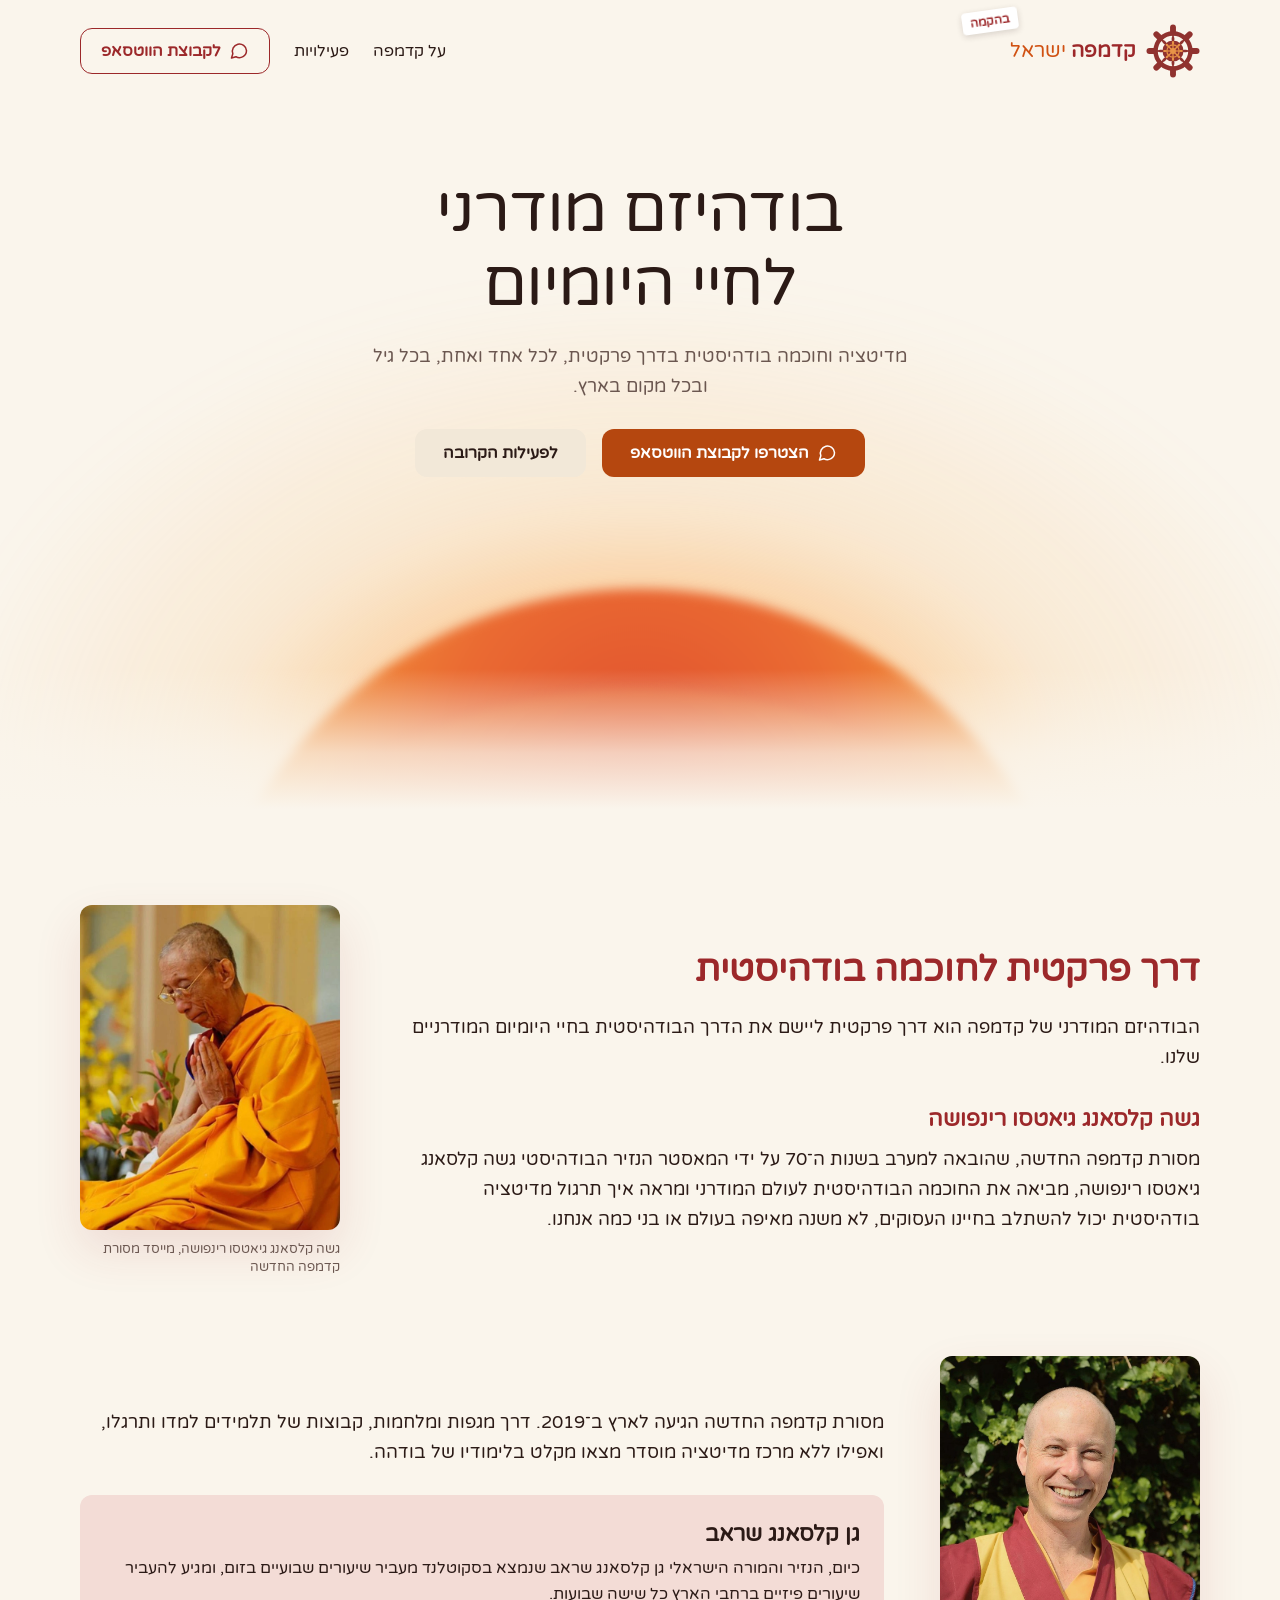
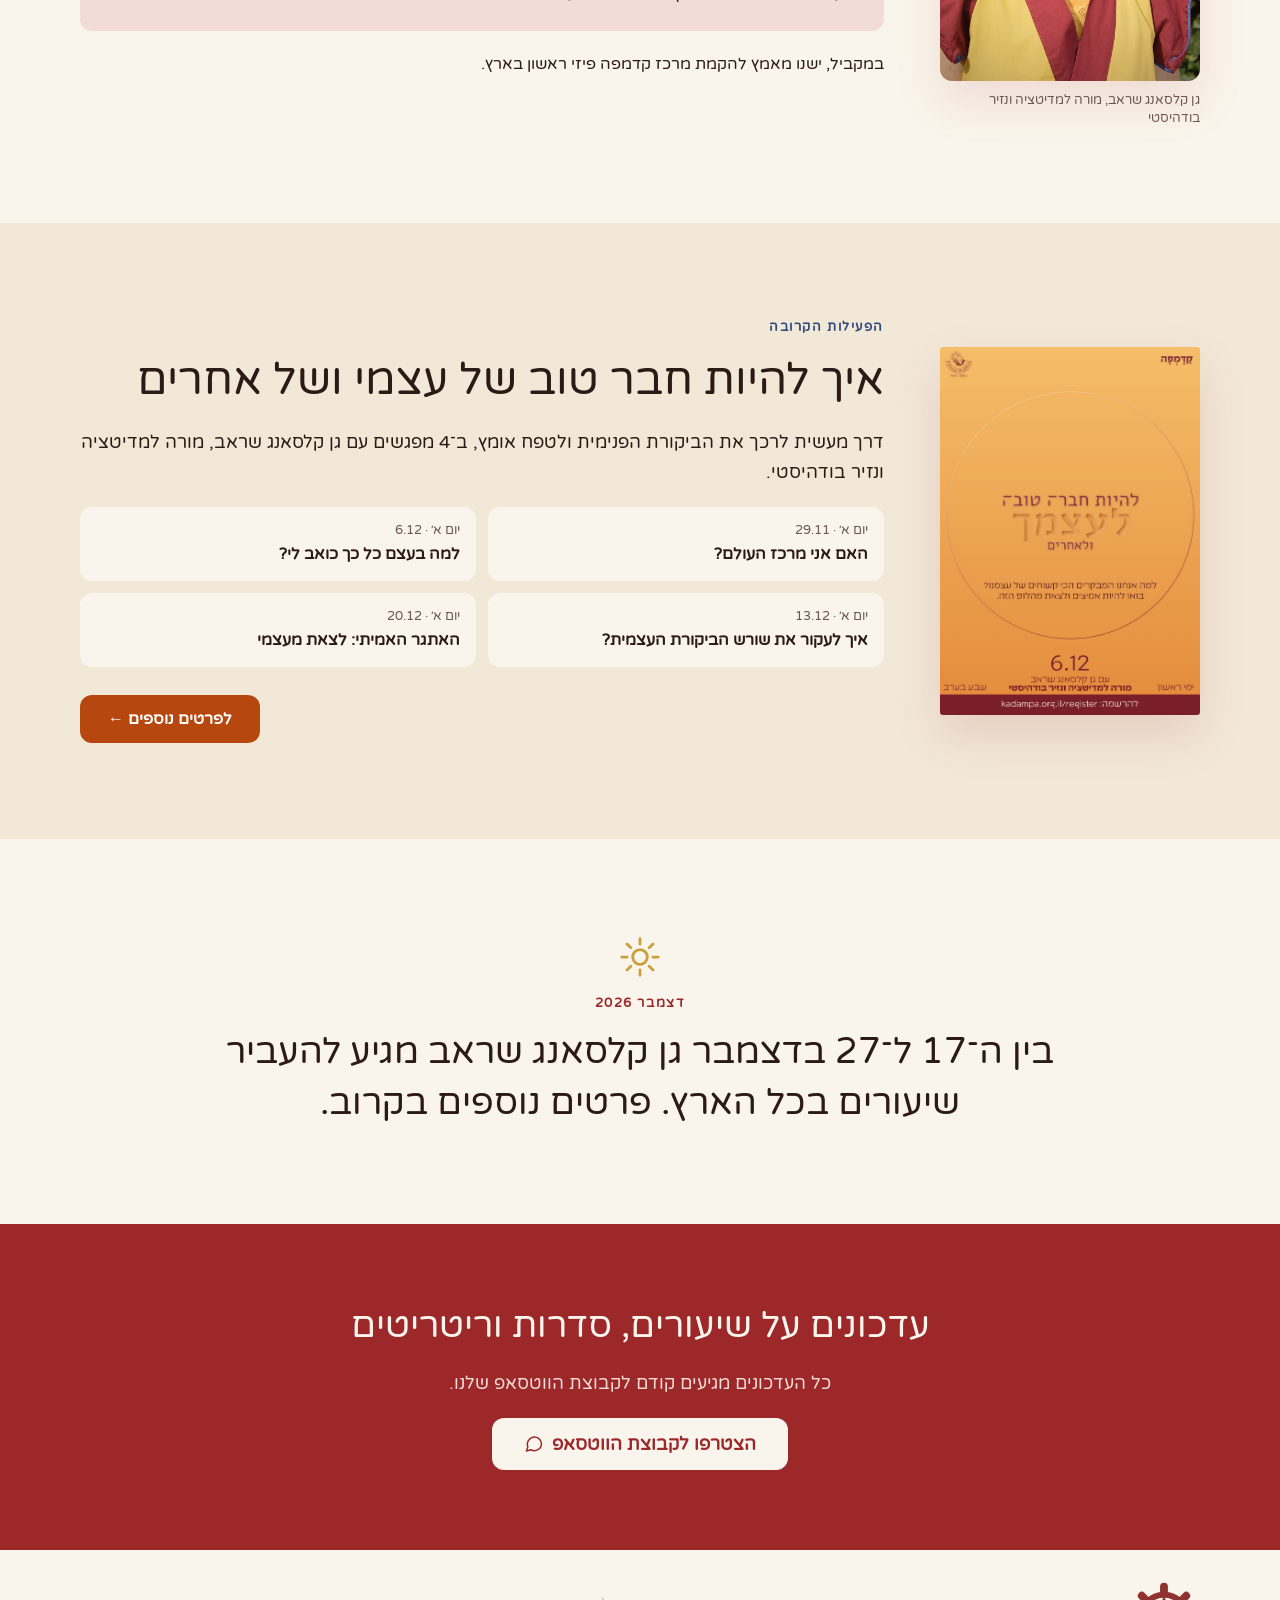
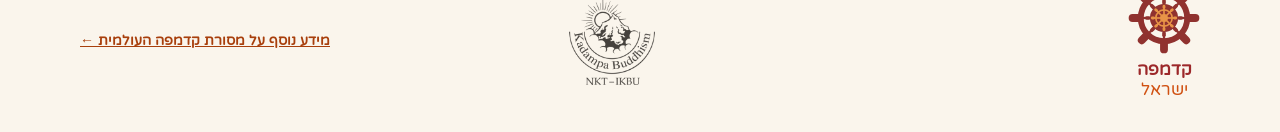
==== commit 96e8c4f8: "Deploy preview for PR 5 🛫" ====
--- a/pr-preview/pr-5/index.html
+++ b/pr-preview/pr-5/index.html
@@ -3,7 +3,7 @@
 <head>
 <meta charset="utf-8">
 <meta name="viewport" content="width=device-width, initial-scale=1">
-<title>קדמפה ישראל: עמוד נחיתה</title>
+<title>קדמפה ישראל</title>
 <meta name="description" content="קדמפה ישראל: בודהיזם מודרני לחיי היומיום. מדיטציה וחוכמה בודהיסטית בדרך פרקטית, לכל אחד ואחת, בכל גיל ובכל מקום בארץ.">
 <meta name="theme-color" content="#faf5ec">
 <link rel="preconnect" href="https://fonts.googleapis.com">
--- a/pr-preview/pr-5/styles.css
+++ b/pr-preview/pr-5/styles.css
@@ -243,6 +243,8 @@
   box-shadow: 0 20px 48px rgba(156, 40, 42, 0.12);
 }
 .photo--strong { box-shadow: 0 20px 48px rgba(156, 40, 42, 0.14); }
+/* Posters are shown whole at their own proportions, with barely rounded corners */
+.series-poster .photo { aspect-ratio: auto; border-radius: 3px; }
 .caption {
   font-size: 13px;
   line-height: 18px;
@@ -520,9 +522,7 @@
   display: block;
   width: 100%;
   height: auto;
-  aspect-ratio: 4 / 5;
-  object-fit: cover;
-  border-radius: var(--radius-md);
+  border-radius: 3px;
   box-shadow: 0 20px 48px rgba(156, 40, 42, 0.14);
 }
 @media (min-width: 1100px) {
@@ -692,6 +692,8 @@
     max-height: 55vh;
     margin-inline: auto;
   }
+  .series-poster .photo,
+  .poster-tall { width: auto; }
   .about-figure,
   .series-poster,
   .teacher-figure { align-items: center; text-align: center; }
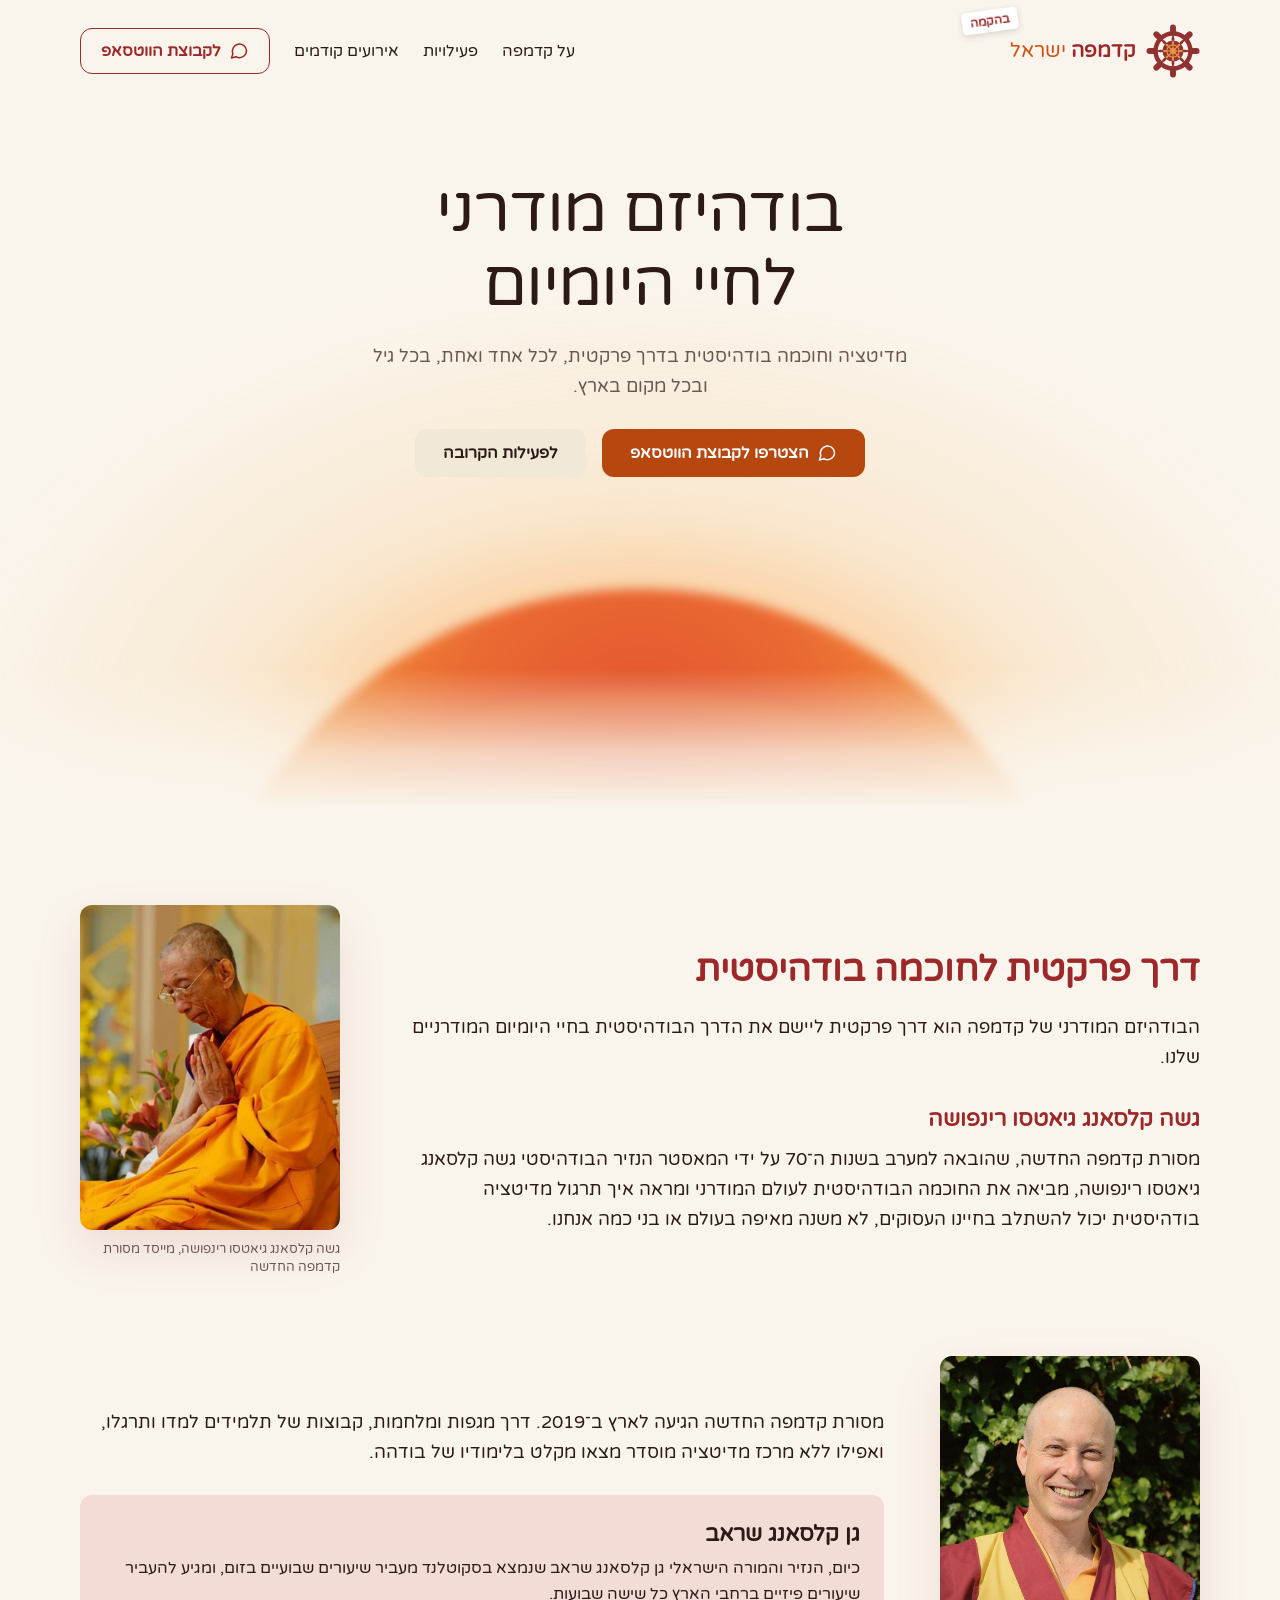
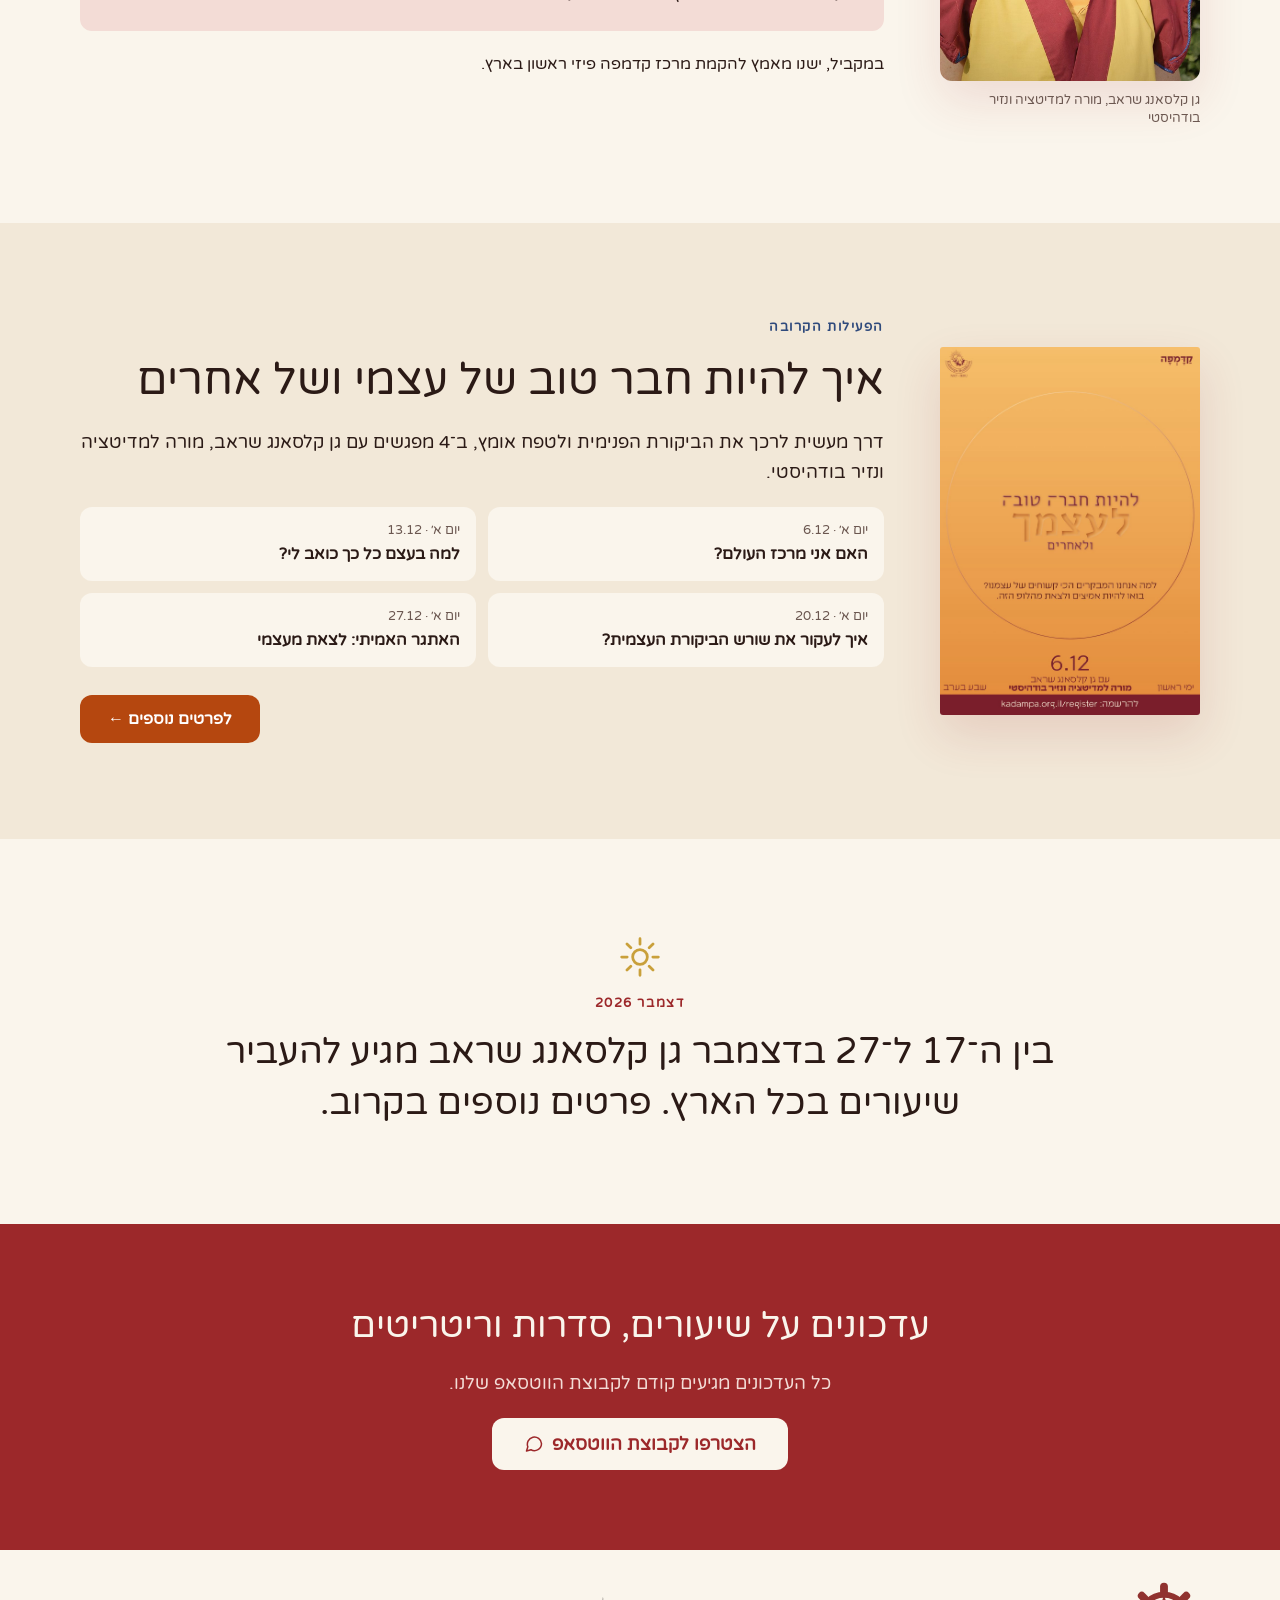
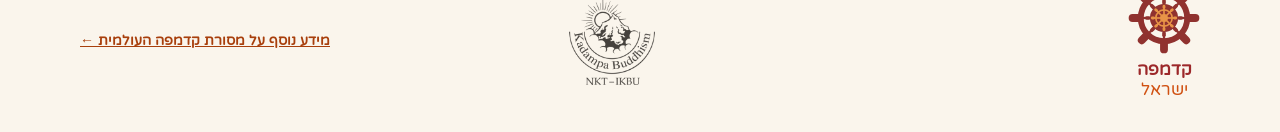
==== commit be9a3cf7: "Deploy preview for PR 5 🛫" ====
--- a/pr-preview/pr-5/index.html
+++ b/pr-preview/pr-5/index.html
@@ -29,6 +29,7 @@
 <a class="nav-link" href="#about" data-section="about">על קדמפה</a>
 <a class="nav-link" href="#series" data-section="series">פעילויות</a>
 <!-- <a class="nav-link" href="#gallery" data-section="gallery">גלריה</a> -->
+<a class="nav-link" href="past-events.html">אירועים קודמים</a>
 <a class="btn btn-outline" href="https://chat.whatsapp.com/EBCWu6RBWqvGROPX27mSxB"><svg class="icon" width="20" height="20" viewBox="0 0 24 24" fill="none" stroke="currentColor" stroke-width="1.8" stroke-linecap="round" stroke-linejoin="round" aria-hidden="true"><path d="M21 11.5a8.5 8.5 0 0 1-12.6 7.4L3 20.5l1.6-5.2A8.5 8.5 0 1 1 21 11.5z"></path></svg>לקבוצת הווטסאפ</a>
 </nav>
 </header>
@@ -94,10 +95,10 @@
 <h2 class="series-title">איך להיות חבר טוב של עצמי ושל אחרים</h2>
 <p class="body-lg">דרך מעשית לרכך את הביקורת הפנימית ולטפח אומץ, ב־4 מפגשים עם גן קלסאנג שראב, מורה למדיטציה ונזיר בודהיסטי.</p>
 <ul class="session-grid">
-<li class="session-chip"><span class="session-chip__date">יום א׳ · 29.11</span><span class="session-chip__title">האם אני מרכז העולם?</span></li>
-<li class="session-chip"><span class="session-chip__date">יום א׳ · 6.12</span><span class="session-chip__title">למה בעצם כל כך כואב לי?</span></li>
-<li class="session-chip"><span class="session-chip__date">יום א׳ · 13.12</span><span class="session-chip__title">איך לעקור את שורש הביקורת העצמית?</span></li>
-<li class="session-chip"><span class="session-chip__date">יום א׳ · 20.12</span><span class="session-chip__title">האתגר האמיתי: לצאת מעצמי</span></li>
+<li class="session-chip"><span class="session-chip__date">יום א׳ · 6.12</span><span class="session-chip__title">האם אני מרכז העולם?</span></li>
+<li class="session-chip"><span class="session-chip__date">יום א׳ · 13.12</span><span class="session-chip__title">למה בעצם כל כך כואב לי?</span></li>
+<li class="session-chip"><span class="session-chip__date">יום א׳ · 20.12</span><span class="session-chip__title">איך לעקור את שורש הביקורת העצמית?</span></li>
+<li class="session-chip"><span class="session-chip__date">יום א׳ · 27.12</span><span class="session-chip__title">האתגר האמיתי: לצאת מעצמי</span></li>
 </ul>
 <div class="btn-row btn-row--end">
 <a class="btn btn-primary" href="series.html">לפרטים נוספים ←</a>
--- a/pr-preview/pr-5/styles.css
+++ b/pr-preview/pr-5/styles.css
@@ -698,3 +698,19 @@
   .series-poster,
   .teacher-figure { align-items: center; text-align: center; }
 }
+
+/* Past events page */
+.past-intro { padding: 56px 24px 32px; }
+.past-gallery { columns: 3 260px; column-gap: 16px; }
+.past-gallery__item { margin: 0 0 16px; break-inside: avoid; }
+.past-gallery__item img {
+  display: block;
+  width: 100%;
+  height: auto;
+  border-radius: var(--radius-md);
+  box-shadow: 0 20px 48px rgba(156, 40, 42, 0.12);
+}
+@media (max-width: 640px) {
+  .past-intro { padding: 32px 16px 24px; }
+  .gallery { padding: 0 16px 56px; }
+}
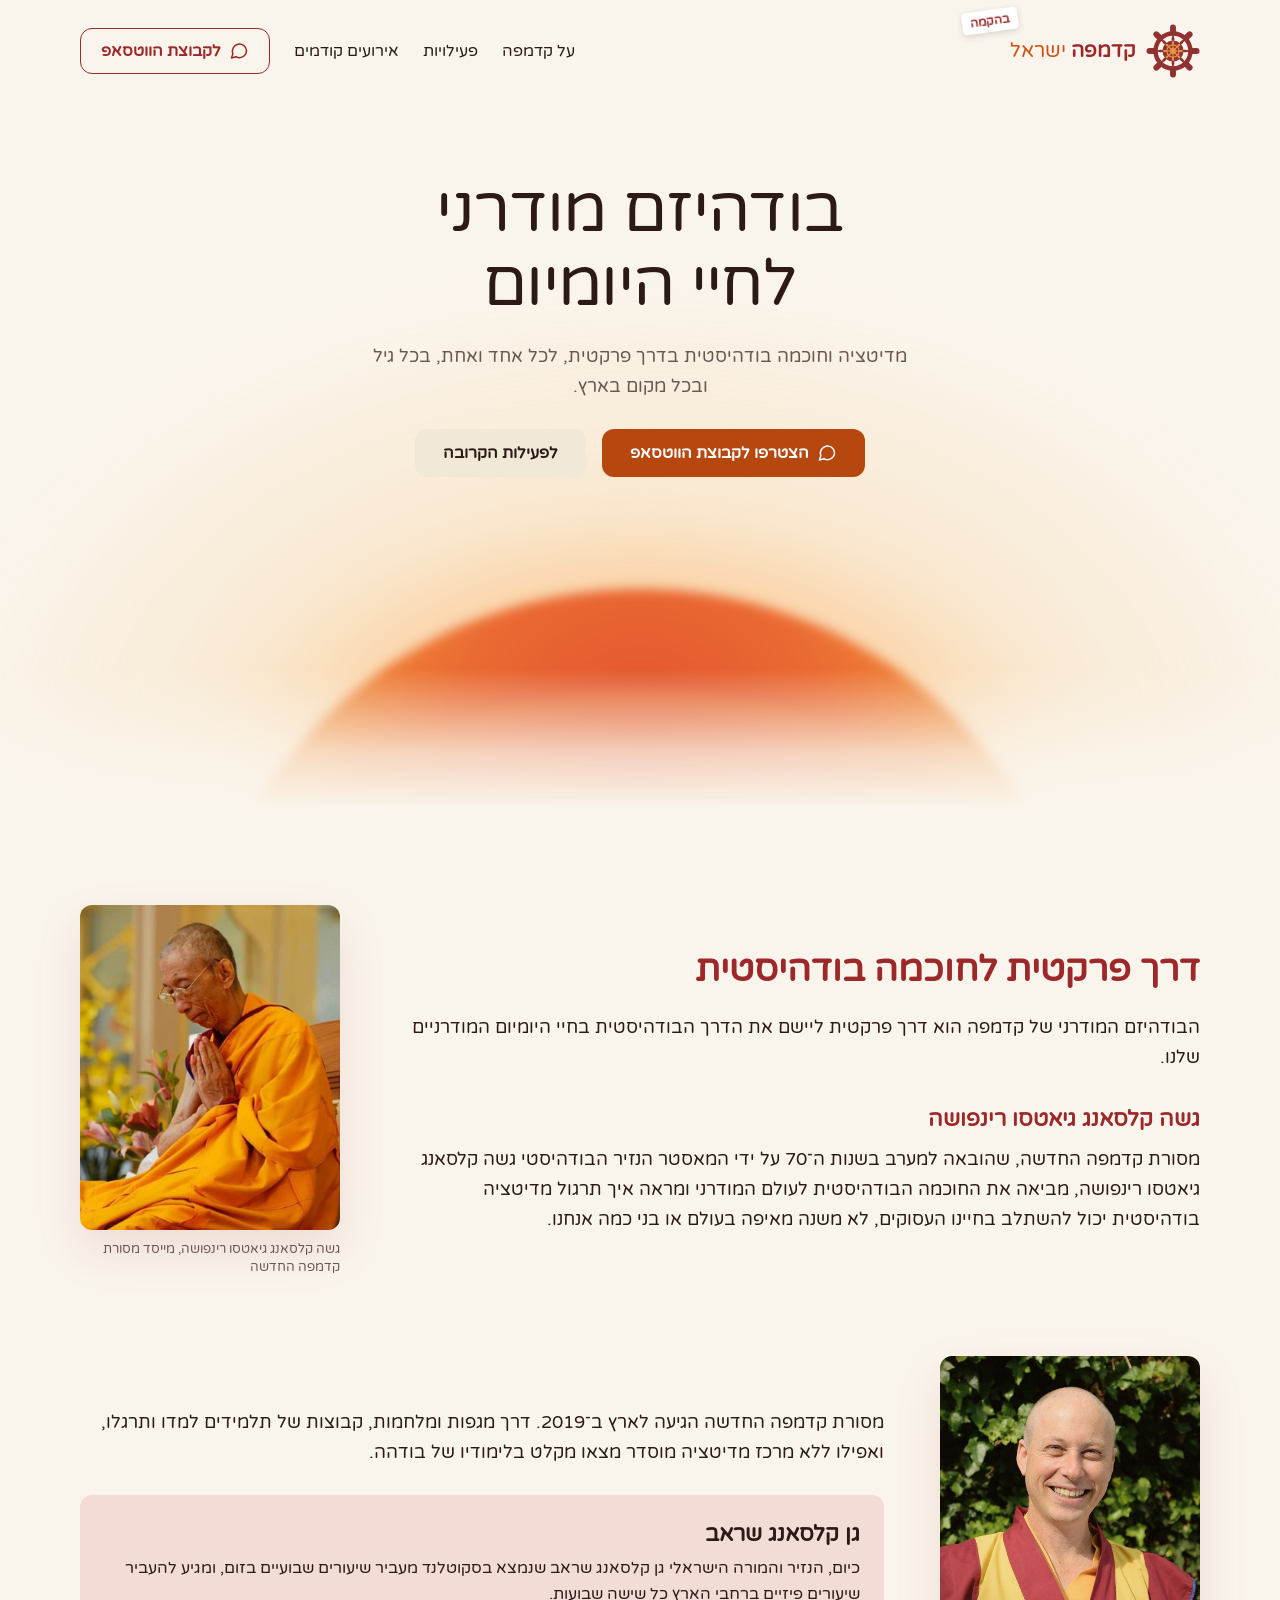
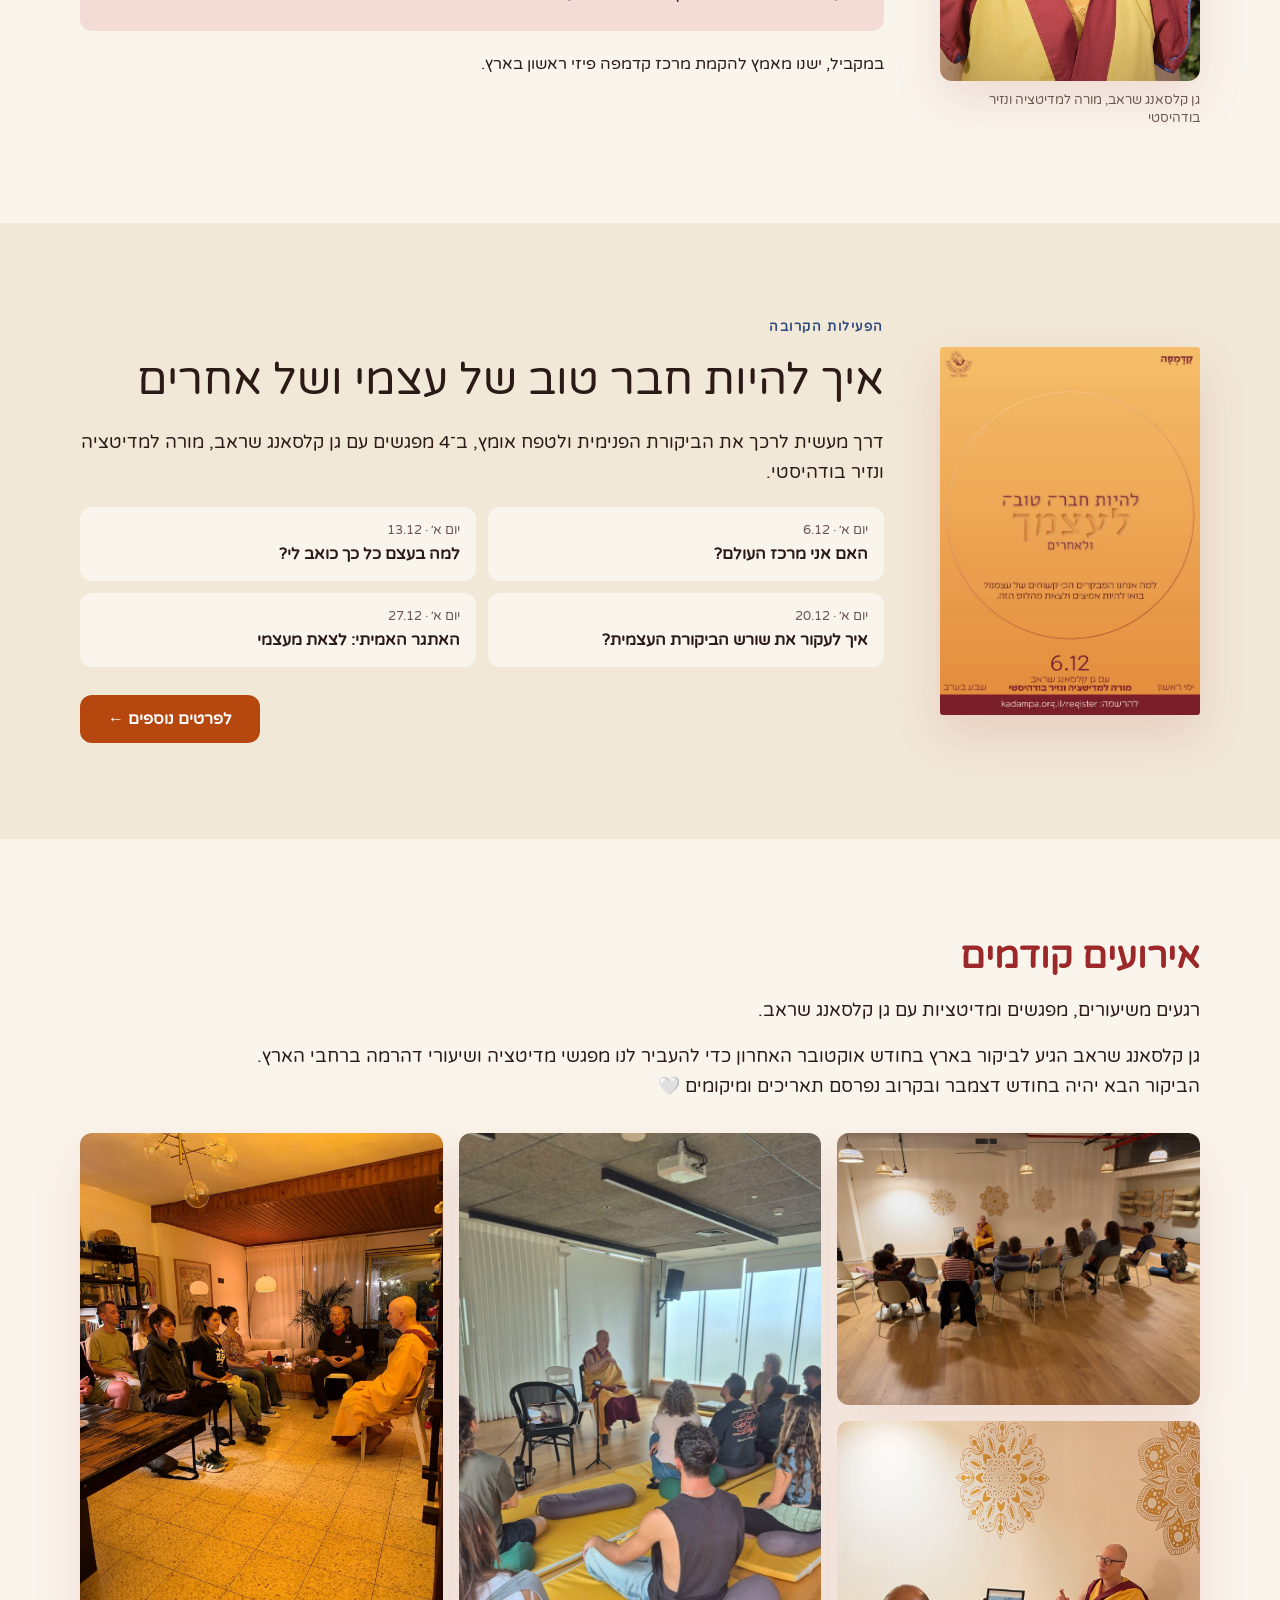
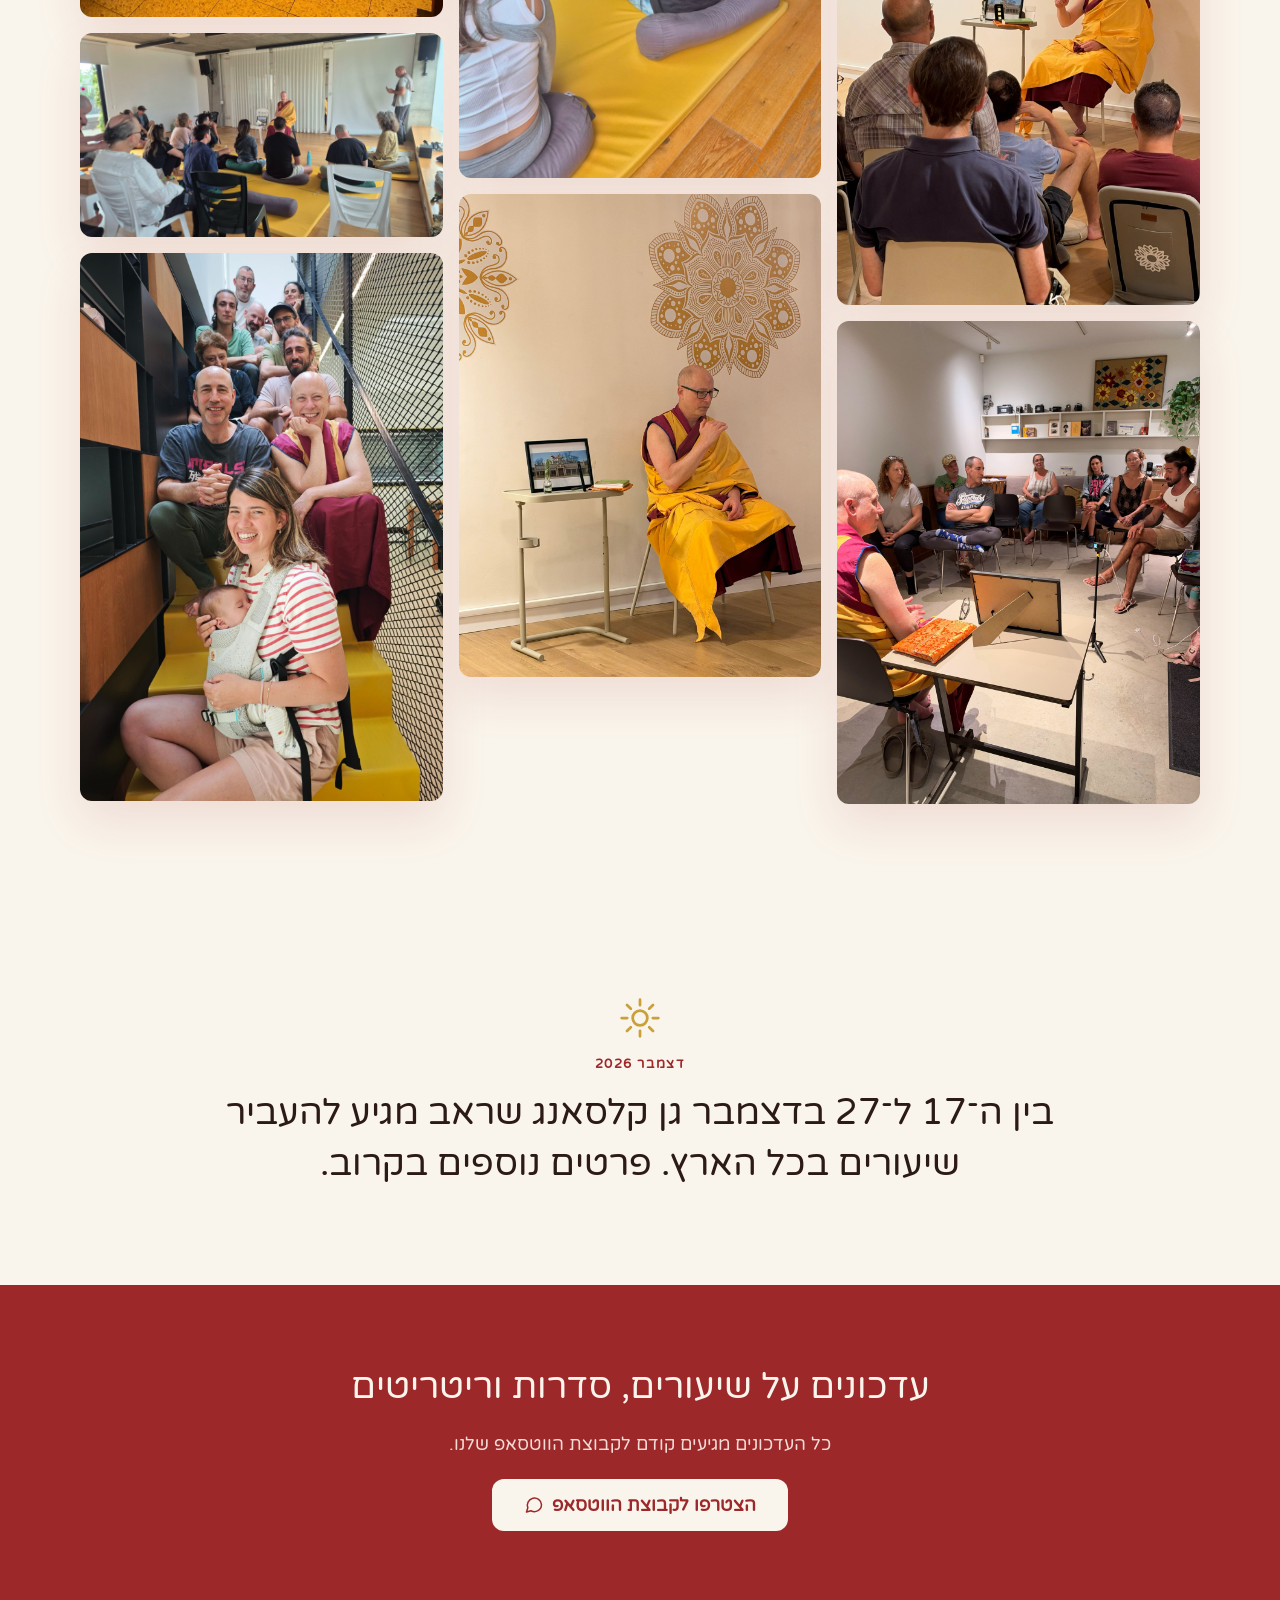
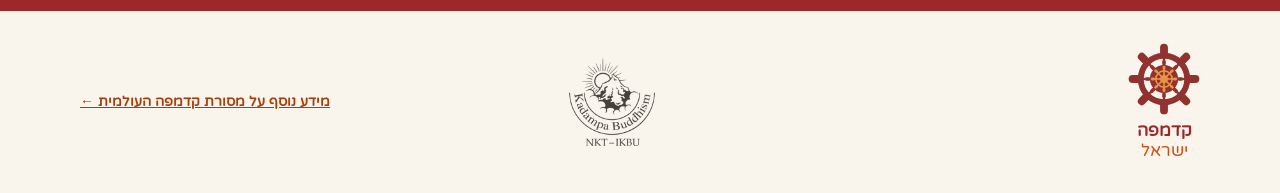
==== commit 1ecc1bd2: "Deploy preview for PR 5 🛫" ====
--- a/pr-preview/pr-5/index.html
+++ b/pr-preview/pr-5/index.html
@@ -29,7 +29,7 @@
 <a class="nav-link" href="#about" data-section="about">על קדמפה</a>
 <a class="nav-link" href="#series" data-section="series">פעילויות</a>
 <!-- <a class="nav-link" href="#gallery" data-section="gallery">גלריה</a> -->
-<a class="nav-link" href="past-events.html">אירועים קודמים</a>
+<a class="nav-link" href="#past-events" data-section="past-events">אירועים קודמים</a>
 <a class="btn btn-outline" href="https://chat.whatsapp.com/EBCWu6RBWqvGROPX27mSxB"><svg class="icon" width="20" height="20" viewBox="0 0 24 24" fill="none" stroke="currentColor" stroke-width="1.8" stroke-linecap="round" stroke-linejoin="round" aria-hidden="true"><path d="M21 11.5a8.5 8.5 0 0 1-12.6 7.4L3 20.5l1.6-5.2A8.5 8.5 0 1 1 21 11.5z"></path></svg>לקבוצת הווטסאפ</a>
 </nav>
 </header>
@@ -107,6 +107,25 @@
 </div>
 </section>
 
+<section id="past-events" class="section" aria-labelledby="past-title">
+<div class="container stack stack--16">
+<h2 id="past-title" class="heading">אירועים קודמים</h2>
+<p class="body-lg">רגעים משיעורים, מפגשים ומדיטציות עם גן קלסאנג שראב.</p>
+<p class="body-lg">גן קלסאנג שראב הגיע לביקור בארץ בחודש אוקטובר האחרון כדי להעביר לנו מפגשי מדיטציה ושיעורי דהרמה ברחבי הארץ.<br>
+הביקור הבא יהיה בחודש דצמבר ובקרוב נפרסם תאריכים ומיקומים 🤍</p>
+<div class="past-gallery">
+<figure class="past-gallery__item"><img src="assets/past/past-5.jpg" alt="שיעור באולם גדול עם מנדלות על הקיר" loading="lazy"></figure>
+<figure class="past-gallery__item"><img src="assets/past/past-1.jpg" alt="גן קלסאנג שראב מלמד מול קהל, על רקע מנדלות" loading="lazy"></figure>
+<figure class="past-gallery__item"><img src="assets/past/past-2.jpg" alt="מפגש שיחה במעגל עם גן קלסאנג שראב" loading="lazy"></figure>
+<figure class="past-gallery__item"><img src="assets/past/past-6.jpg" alt="שיעור על מזרנים ומשענות מדיטציה" loading="lazy"></figure>
+<figure class="past-gallery__item"><img src="assets/past/past-4.jpg" alt="גן קלסאנג שראב מלמד, בגלימות נזיר" loading="lazy"></figure>
+<figure class="past-gallery__item"><img src="assets/past/past-3.jpg" alt="מדיטציה משותפת בבית" loading="lazy"></figure>
+<figure class="past-gallery__item"><img src="assets/past/past-7.jpg" alt="שיעור על מזרנים צהובים בסטודיו" loading="lazy"></figure>
+<figure class="past-gallery__item"><img src="assets/past/past-8.jpg" alt="תמונה קבוצתית על המדרגות עם גן קלסאנג שראב" loading="lazy"></figure>
+</div>
+</div>
+</section>
+
 <section class="section" aria-labelledby="dec-title">
 <div class="container container--narrow note">
 <svg width="44" height="44" viewBox="0 0 24 24" fill="none" stroke="#c9a03a" stroke-width="1.5" stroke-linecap="round" aria-hidden="true"><circle cx="12" cy="12" r="4"></circle><path d="M12 2v3M12 19v3M2 12h3M19 12h3M4.9 4.9l2.1 2.1M17 17l2.1 2.1M4.9 19.1L7 17M17 7l2.1-2.1"></path></svg>
--- a/pr-preview/pr-5/styles.css
+++ b/pr-preview/pr-5/styles.css
@@ -699,9 +699,8 @@
   .teacher-figure { align-items: center; text-align: center; }
 }
 
-/* Past events page */
-.past-intro { padding: 56px 24px 32px; }
-.past-gallery { columns: 3 260px; column-gap: 16px; }
+/* Past events (landing page) */
+.past-gallery { columns: 3 260px; column-gap: 16px; margin-top: 16px; }
 .past-gallery__item { margin: 0 0 16px; break-inside: avoid; }
 .past-gallery__item img {
   display: block;
@@ -710,7 +709,3 @@
   border-radius: var(--radius-md);
   box-shadow: 0 20px 48px rgba(156, 40, 42, 0.12);
 }
-@media (max-width: 640px) {
-  .past-intro { padding: 32px 16px 24px; }
-  .gallery { padding: 0 16px 56px; }
-}
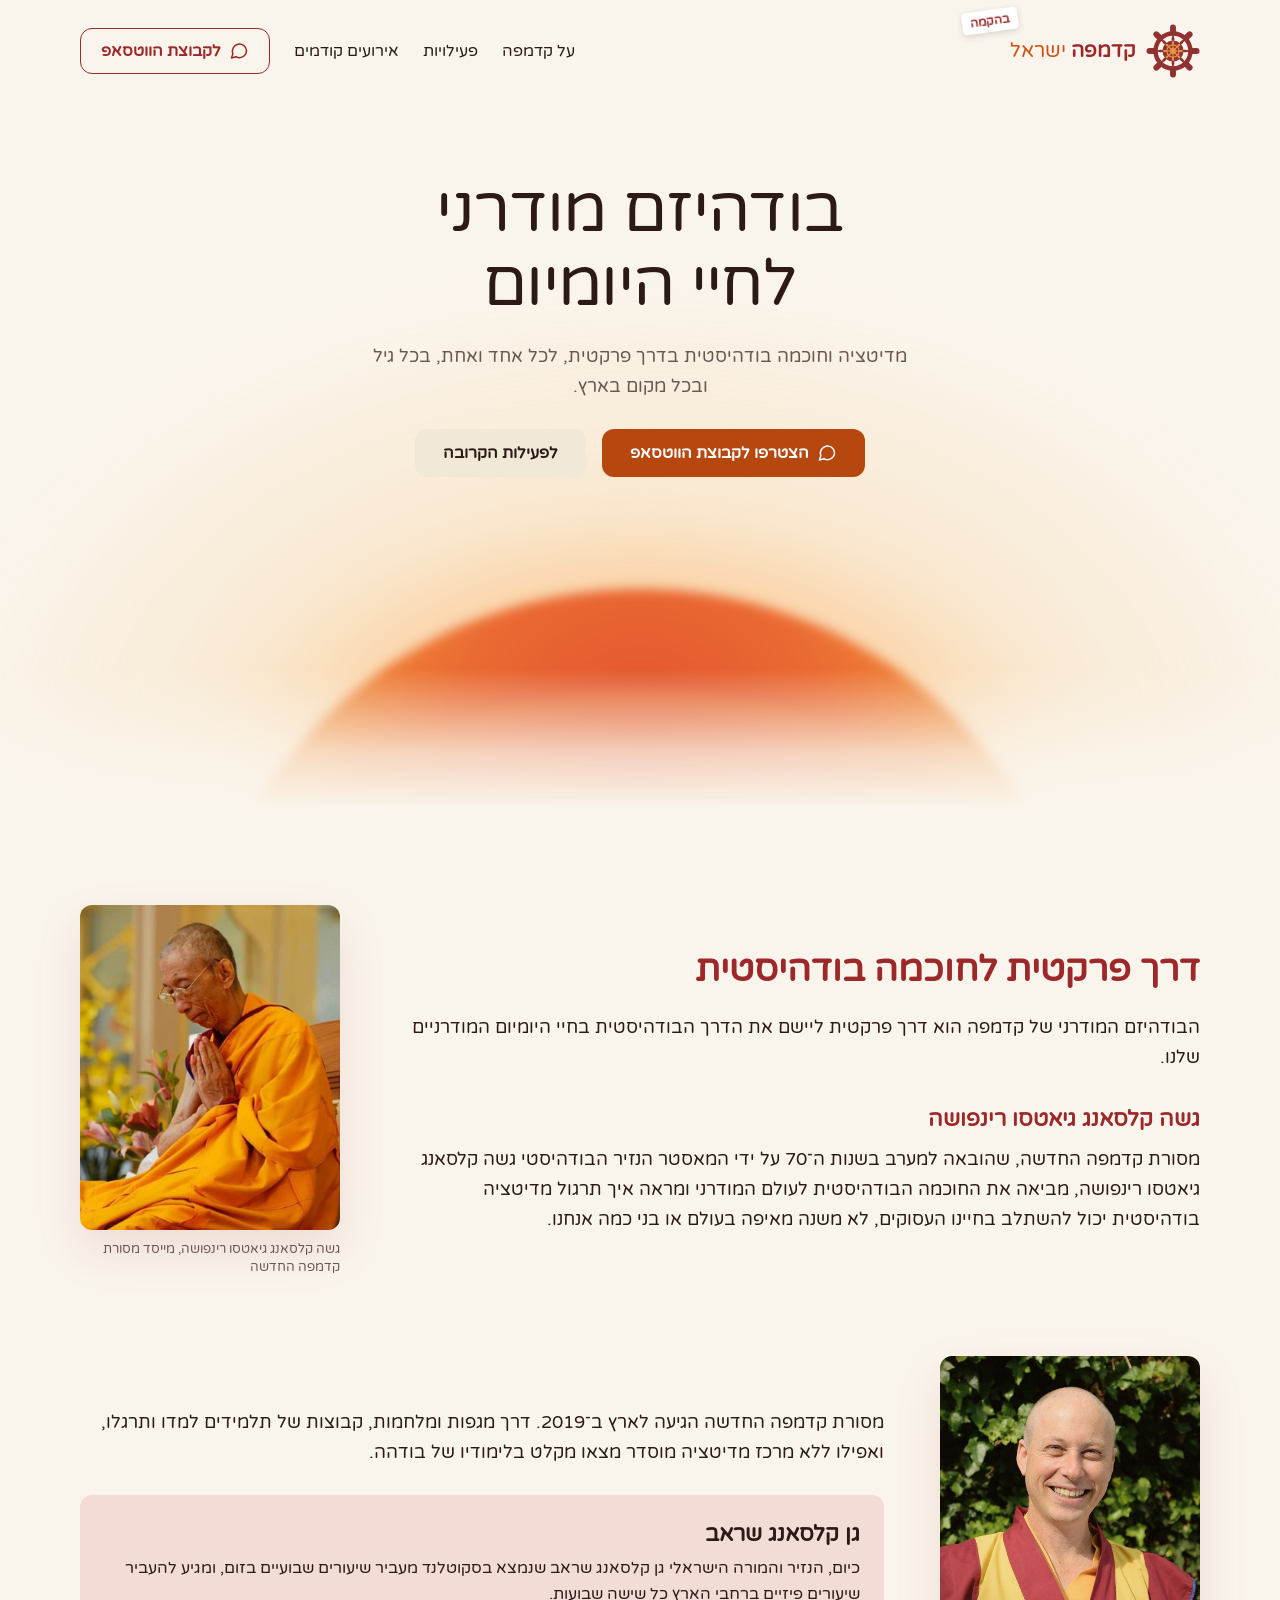
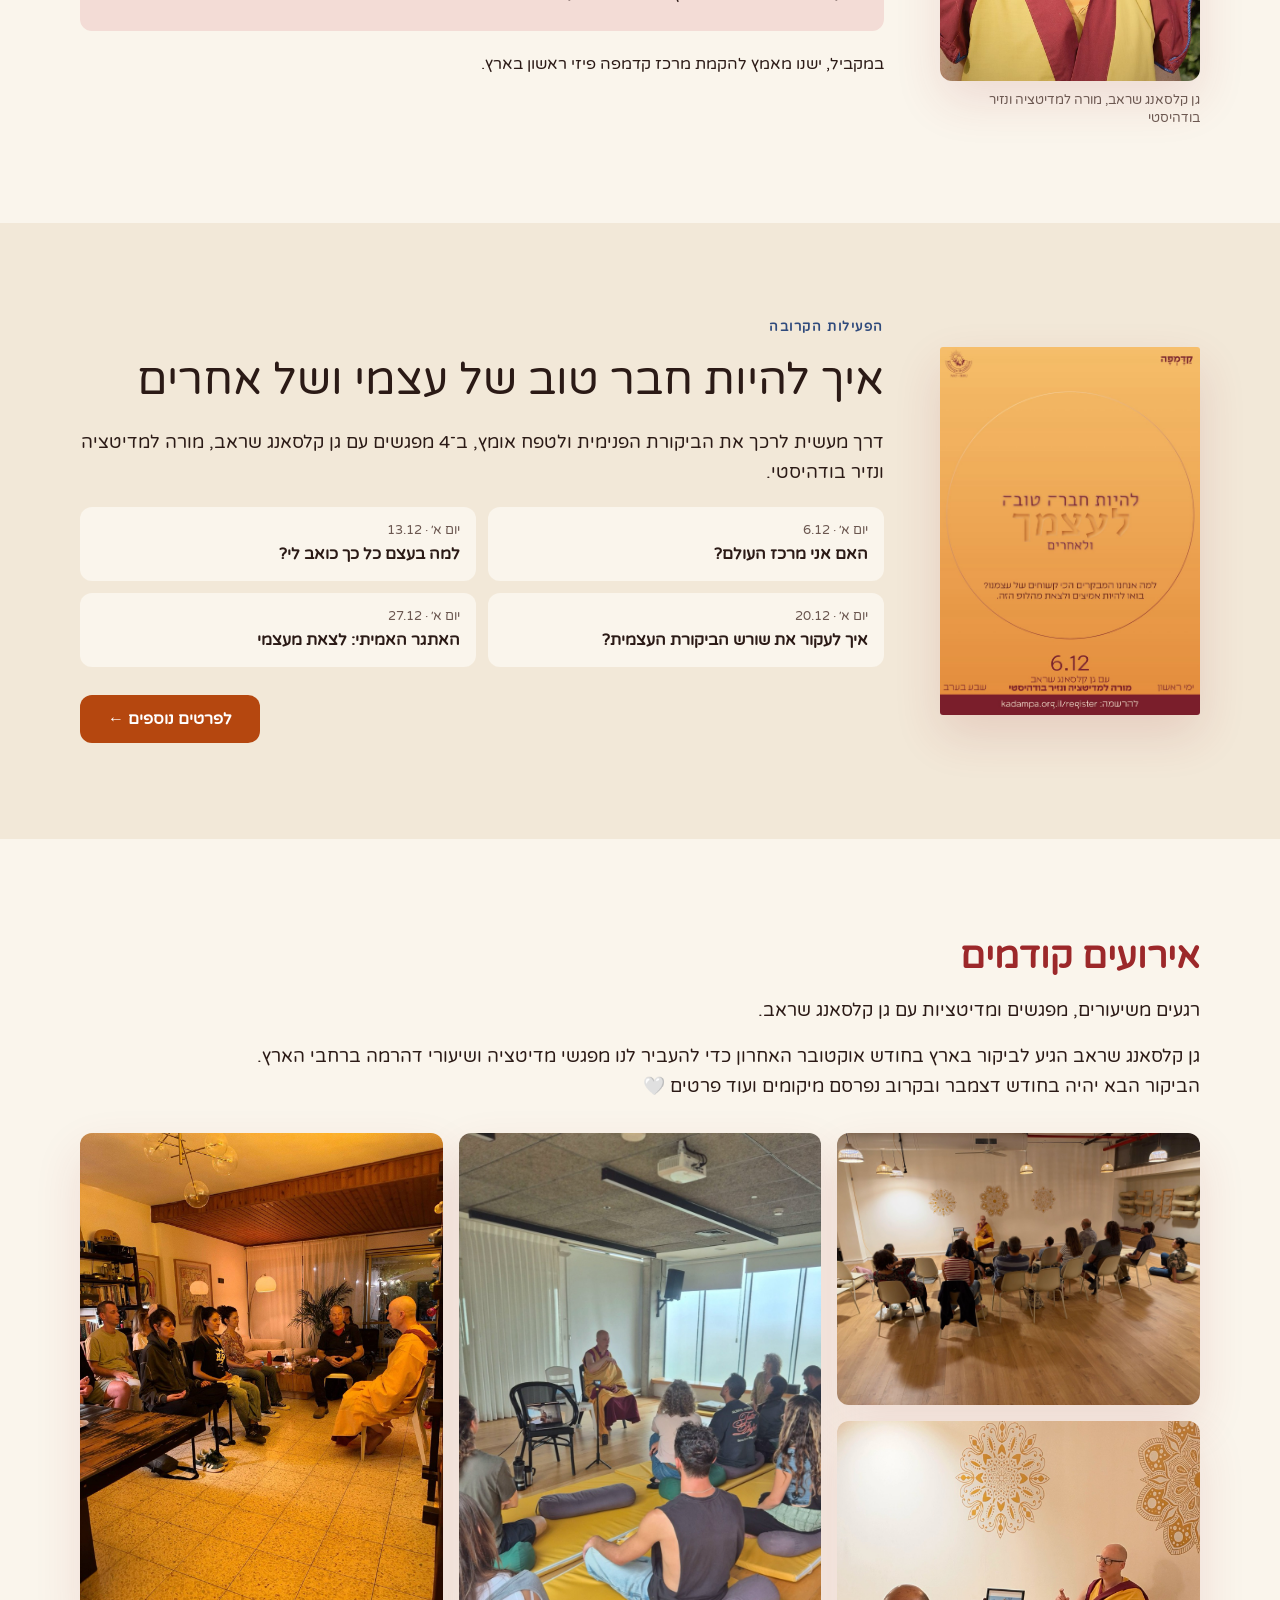
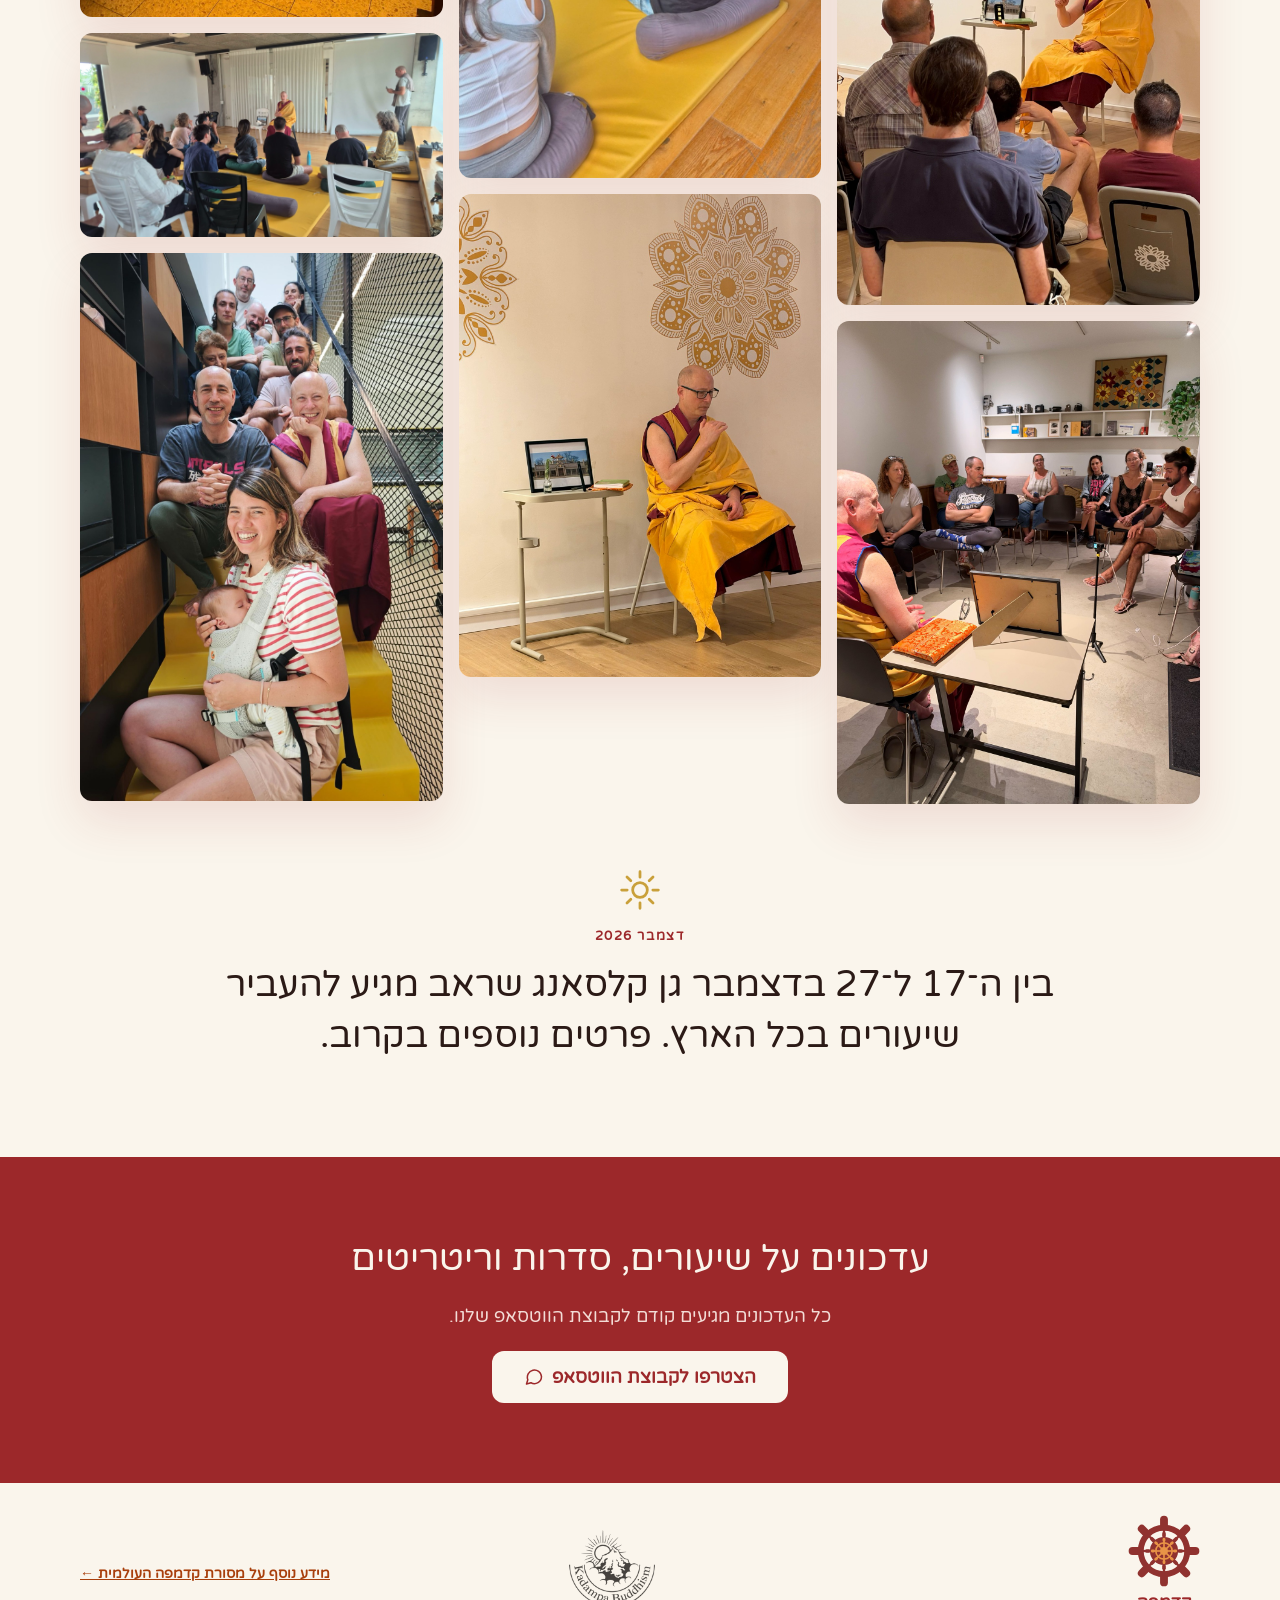
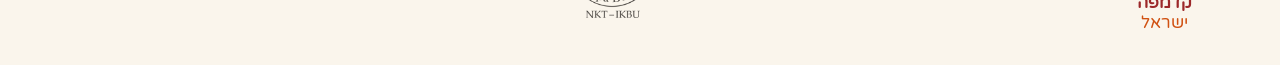
==== commit ca0e4334: "Deploy preview for PR 5 🛫" ====
--- a/pr-preview/pr-5/index.html
+++ b/pr-preview/pr-5/index.html
@@ -107,12 +107,12 @@
 </div>
 </section>
 
-<section id="past-events" class="section" aria-labelledby="past-title">
+<section id="past-events" class="section section--past" aria-labelledby="past-title">
 <div class="container stack stack--16">
 <h2 id="past-title" class="heading">אירועים קודמים</h2>
 <p class="body-lg">רגעים משיעורים, מפגשים ומדיטציות עם גן קלסאנג שראב.</p>
 <p class="body-lg">גן קלסאנג שראב הגיע לביקור בארץ בחודש אוקטובר האחרון כדי להעביר לנו מפגשי מדיטציה ושיעורי דהרמה ברחבי הארץ.<br>
-הביקור הבא יהיה בחודש דצמבר ובקרוב נפרסם תאריכים ומיקומים 🤍</p>
+הביקור הבא יהיה בחודש דצמבר ובקרוב נפרסם מיקומים ועוד פרטים 🤍</p>
 <div class="past-gallery">
 <figure class="past-gallery__item"><img src="assets/past/past-5.jpg" alt="שיעור באולם גדול עם מנדלות על הקיר" loading="lazy"></figure>
 <figure class="past-gallery__item"><img src="assets/past/past-1.jpg" alt="גן קלסאנג שראב מלמד מול קהל, על רקע מנדלות" loading="lazy"></figure>
--- a/pr-preview/pr-5/styles.css
+++ b/pr-preview/pr-5/styles.css
@@ -700,6 +700,11 @@
 }
 
 /* Past events (landing page) */
+.section--past { padding-bottom: 0; }
+.section--past + .section { padding-top: 64px; }
+@media (max-width: 640px) {
+  .section--past + .section { padding-top: 40px; }
+}
 .past-gallery { columns: 3 260px; column-gap: 16px; margin-top: 16px; }
 .past-gallery__item { margin: 0 0 16px; break-inside: avoid; }
 .past-gallery__item img {
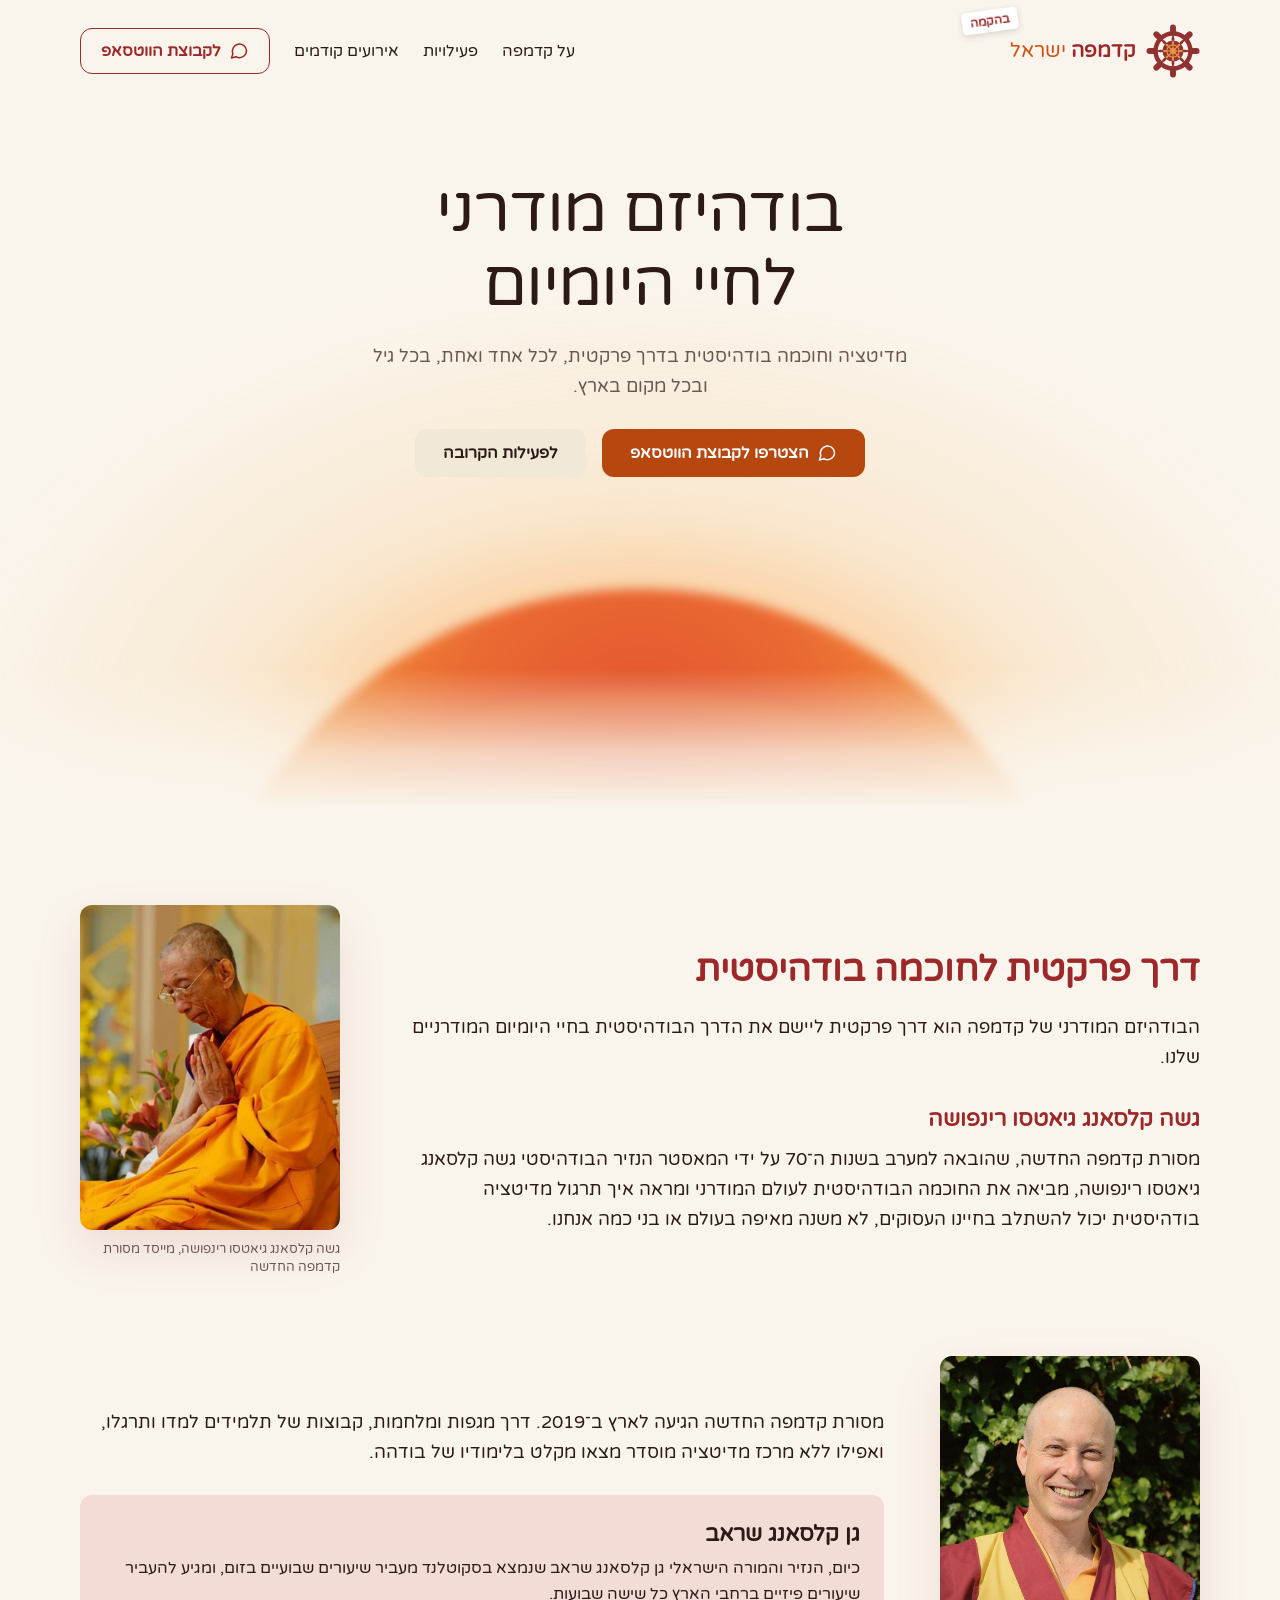
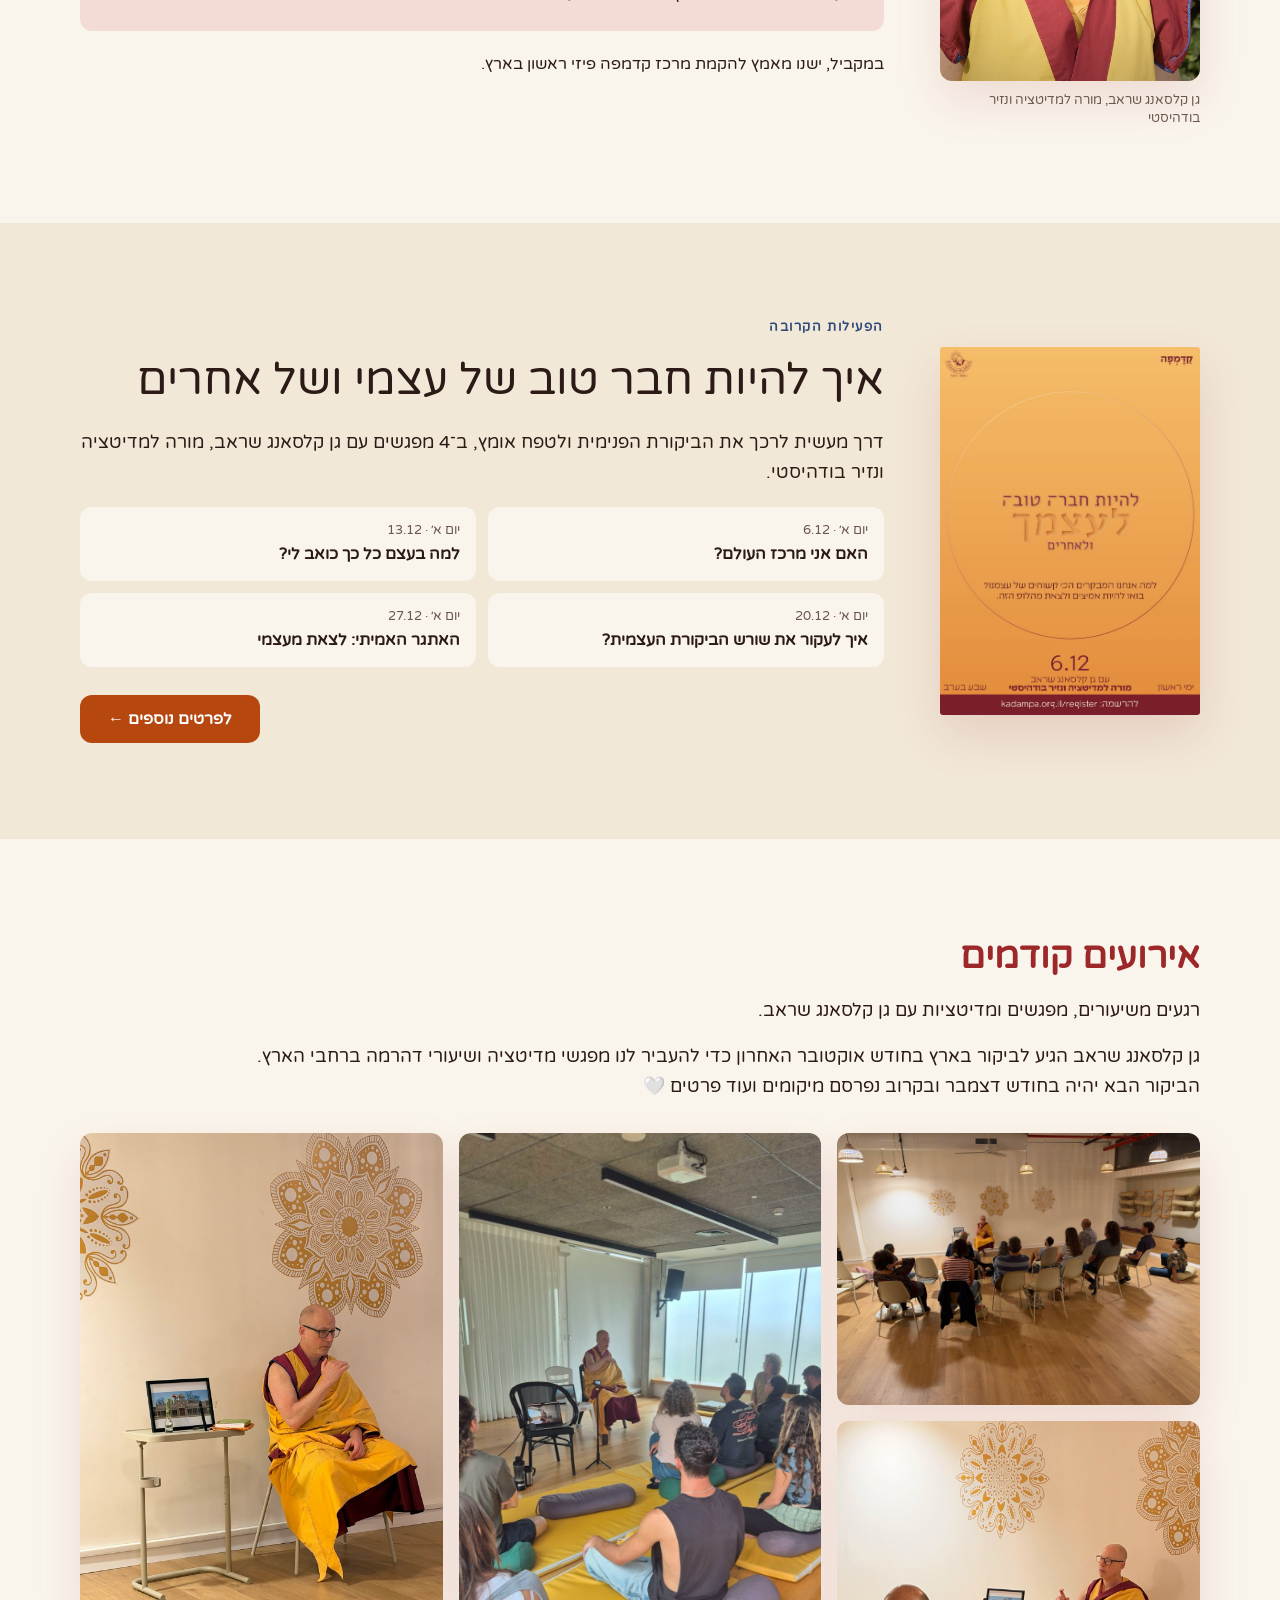
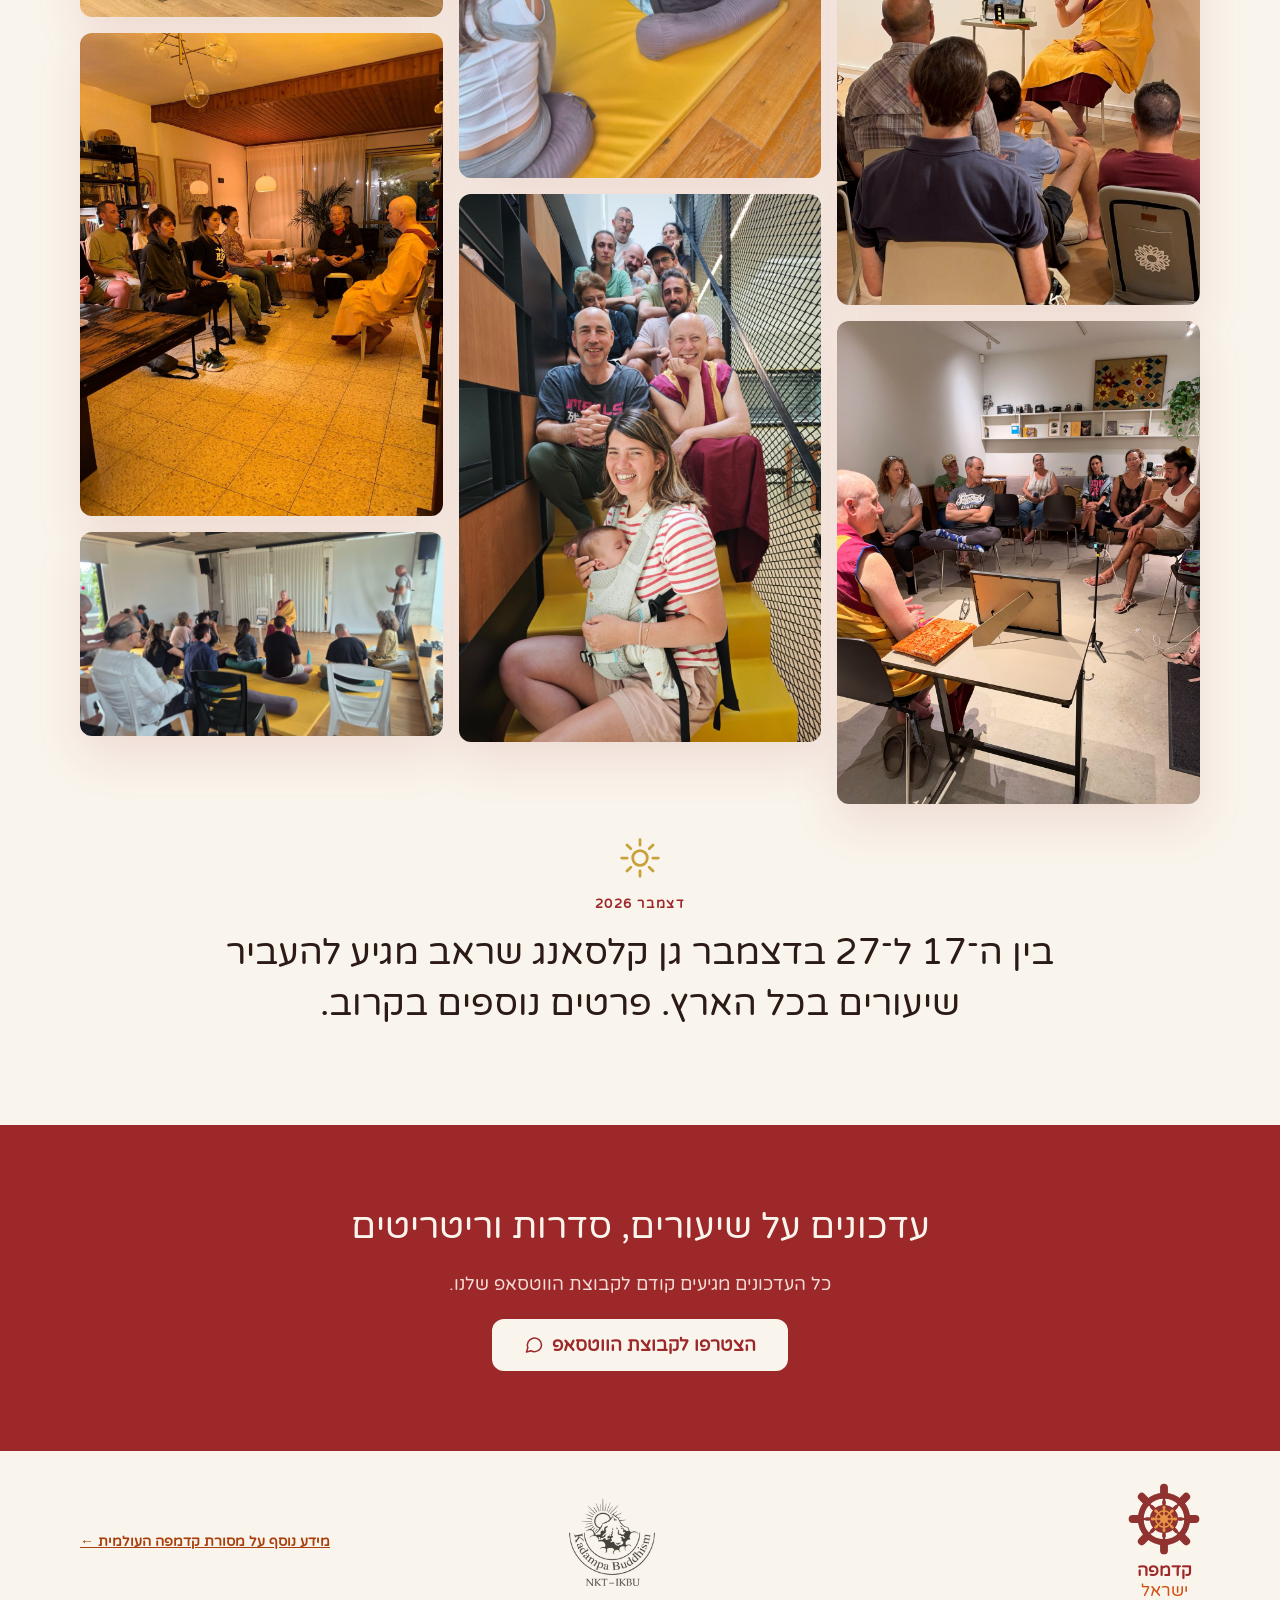
==== commit f27bfde0: "Deploy preview for PR 5 🛫" ====
--- a/pr-preview/pr-5/index.html
+++ b/pr-preview/pr-5/index.html
@@ -118,10 +118,10 @@
 <figure class="past-gallery__item"><img src="assets/past/past-1.jpg" alt="גן קלסאנג שראב מלמד מול קהל, על רקע מנדלות" loading="lazy"></figure>
 <figure class="past-gallery__item"><img src="assets/past/past-2.jpg" alt="מפגש שיחה במעגל עם גן קלסאנג שראב" loading="lazy"></figure>
 <figure class="past-gallery__item"><img src="assets/past/past-6.jpg" alt="שיעור על מזרנים ומשענות מדיטציה" loading="lazy"></figure>
+<figure class="past-gallery__item"><img src="assets/past/past-8.jpg" alt="תמונה קבוצתית על המדרגות עם גן קלסאנג שראב" loading="lazy"></figure>
 <figure class="past-gallery__item"><img src="assets/past/past-4.jpg" alt="גן קלסאנג שראב מלמד, בגלימות נזיר" loading="lazy"></figure>
 <figure class="past-gallery__item"><img src="assets/past/past-3.jpg" alt="מדיטציה משותפת בבית" loading="lazy"></figure>
 <figure class="past-gallery__item"><img src="assets/past/past-7.jpg" alt="שיעור על מזרנים צהובים בסטודיו" loading="lazy"></figure>
-<figure class="past-gallery__item"><img src="assets/past/past-8.jpg" alt="תמונה קבוצתית על המדרגות עם גן קלסאנג שראב" loading="lazy"></figure>
 </div>
 </div>
 </section>
--- a/pr-preview/pr-5/styles.css
+++ b/pr-preview/pr-5/styles.css
@@ -701,9 +701,9 @@
 
 /* Past events (landing page) */
 .section--past { padding-bottom: 0; }
-.section--past + .section { padding-top: 64px; }
+.section--past + .section { padding-top: 32px; }
 @media (max-width: 640px) {
-  .section--past + .section { padding-top: 40px; }
+  .section--past + .section { padding-top: 24px; }
 }
 .past-gallery { columns: 3 260px; column-gap: 16px; margin-top: 16px; }
 .past-gallery__item { margin: 0 0 16px; break-inside: avoid; }
